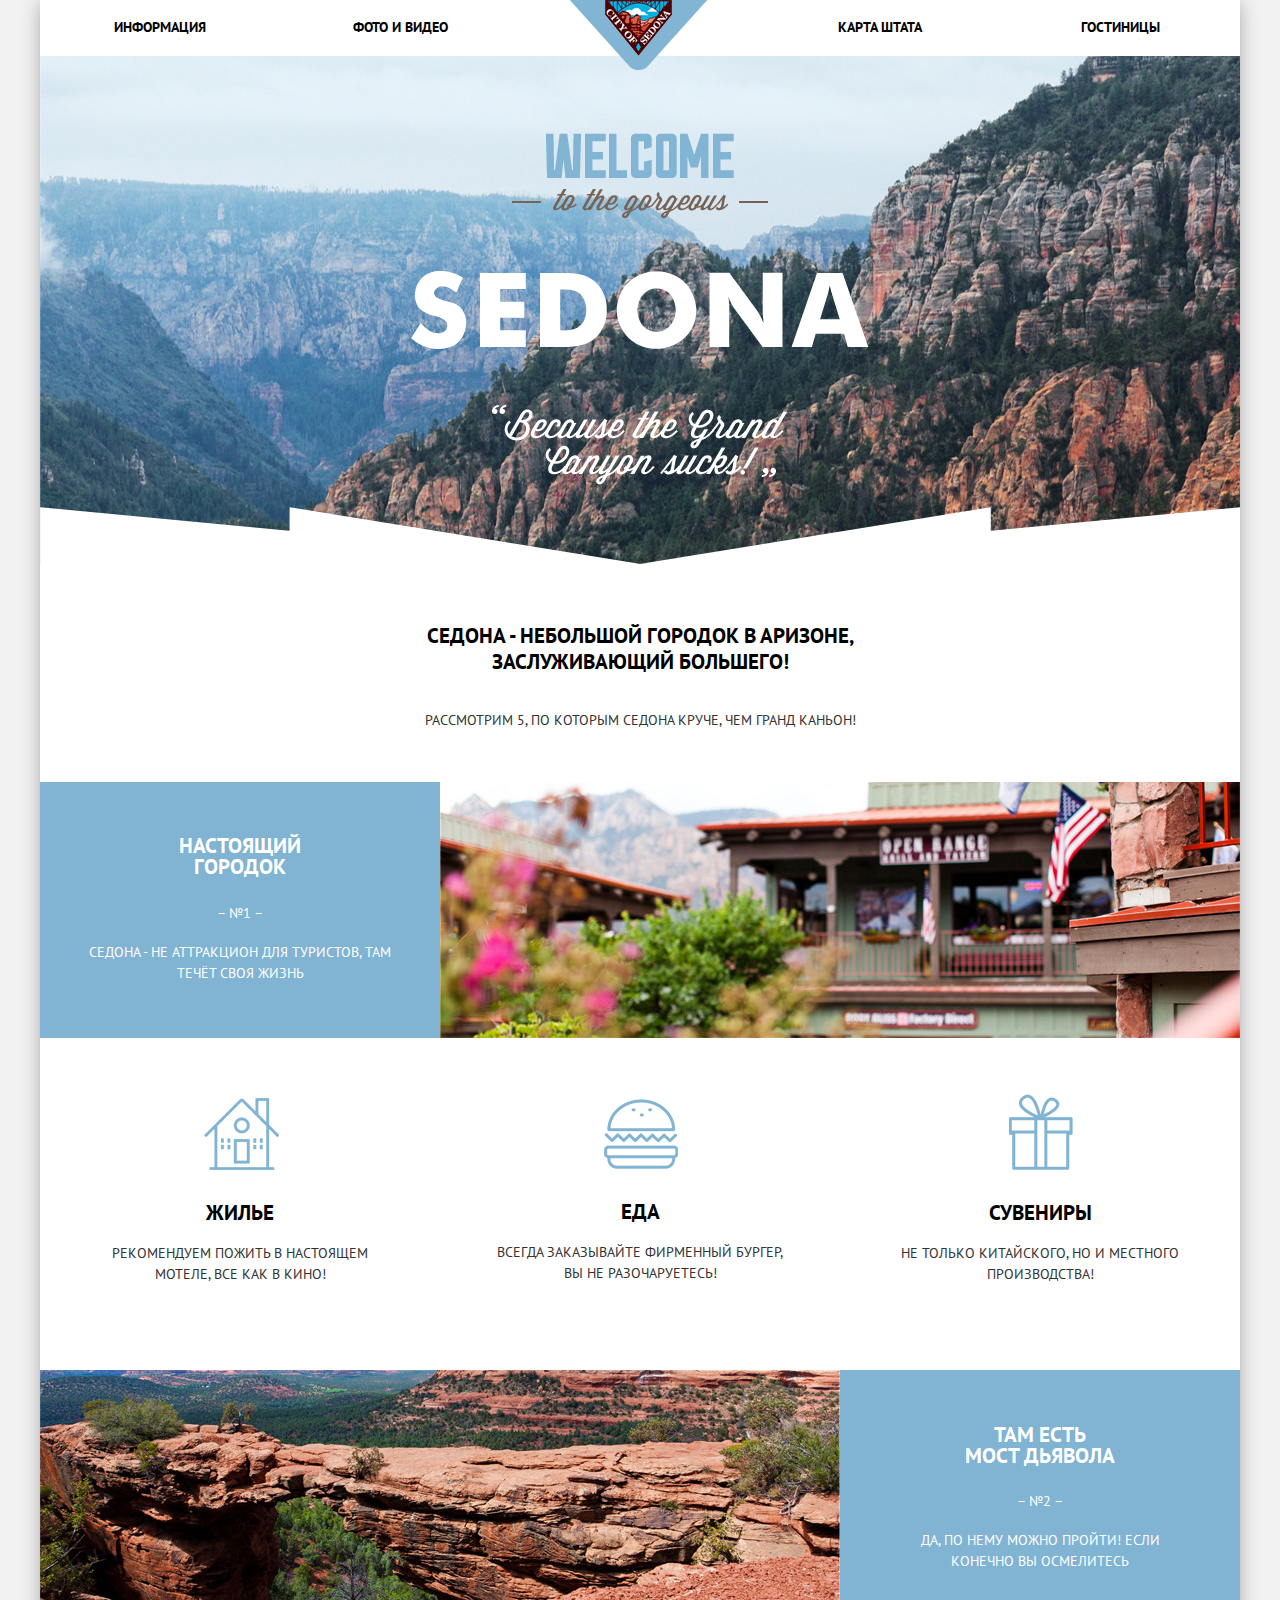
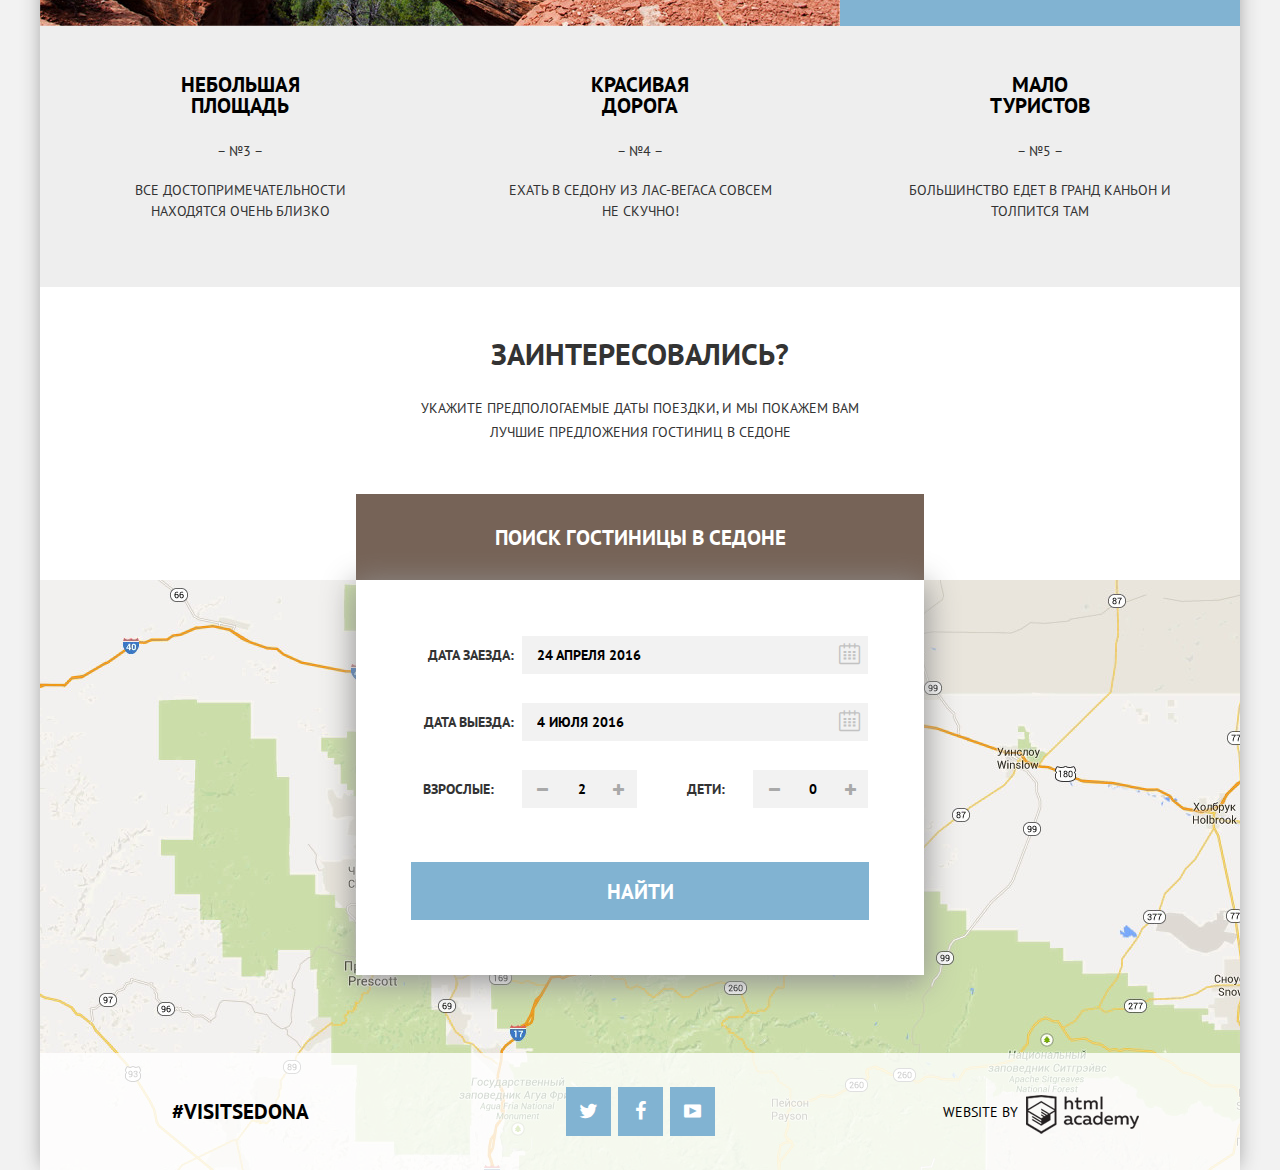
==== index.html @ ca91d27d "Правки" ====
<!DOCTYPE html>
<html lang="ru">

<head>
  <meta charset="utf-8">
  <title>HTML Academy: Седона</title>
  <link rel="stylesheet" href="css/normalize.css">
  <link rel="stylesheet" href="css/style.css">
  <link rel="stylesheet" href="https://fonts.googleapis.com/css?family=PT+Sans:400,700&subset=cyrillic">
</head>

<body>
  <div class="container">
    <header>
      <nav class="navigation">
        <ul>
          <li class="nav_stat">
            <a href="#">Информация</a>
          </li>
          <li class="nav_stat">
            <a href="#">Фото и видео</a>
          </li>
          <li class="nav_stat">
            <a href="#">Карта штата</a>
          </li>
          <li class="nav_stat">
            <a href="hotels.html">Гостиницы</a>
          </li>
        </ul>
      </nav>
      <div class="logo">
        <a>
          <img src="img/logo.png" width="138" height="70" alt="City of Sedona">
        </a>
      </div>
    </header>
    <section class="decor">
      <img src="img/greeting.png" width="458" height="352" alt="Welcome to the gorgeous Sedona">
      <img src="img/title_bottom.png" width="1200" height="57" alt="Декоративный элемент">
    </section>
    <section class="main_heading">
      <h2>Седона - Небольшой городок в Аризоне, заслуживающий большего!</h2>
      <p>Рассмотрим 5, по которым Седона круче, чем Гранд каньон!</p>
    </section>
    <section class="avantages lightblue">
      <div class="avantages_item">
        <h2>Настоящий городок</h2>
        <span>&ndash; №1 &ndash;</span>
        <p>Седона - не аттракцион для туристов, там течёт своя жизнь</p>
      </div>
      <div class="avantages_img">
        <img src="img/house_ind.jpg" width="800" height="256" alt="Дома в Седоне">
      </div>
    </section>
    <section class="features">
      <div class="features_item">
        <h2>Жилье</h2>
        <p>Рекомендуем пожить в настоящем мотеле, все как в кино!</p>
      </div>
      <div class="features_item">
        <h2>Еда</h2>
        <p>Всегда заказывайте фирменный бургер, вы не разочаруетесь!</p>
      </div>
      <div class="features_item">
        <h2>Сувениры</h2>
        <p>Не только китайского, но и местного производства!</p>
      </div>
    </section>
    <section class="avantages lightblue">
      <div class="avantages_img">
        <img src="img/bridge.jpg" width="800" height="256" alt="Мост дьявола">
      </div>
      <div class="avantages_item">
        <h2>Там есть<br> Мост дьявола</h2>
        <span>&ndash; №2 &ndash;</span>
        <p>Да, по нему можно пройти! Если конечно вы осмелитесь</p>
      </div>
    </section>
    <section class="avantages lightgray">
      <div class="avantages_item">
        <h2>Небольшая площадь</h2>
        <span>&ndash; №3 &ndash;</span>
        <p>Все достопримечательности
          <br> находятся очень близко</p>
      </div>
      <div class="avantages_item">
        <h2>Красивая дорога</h2>
        <span>&ndash; №4 &ndash;</span>
        <p>Ехать в Седону из Лас-Вегаса совсем
          <br> не скучно!</p>
      </div>
      <div class="avantages_item">
        <h2>Мало туристов</h2>
        <span>&ndash; №5 &ndash;</span>
        <p>Большинство едет в Гранд каньон и толпится там</p>
      </div>
    </section>
    <section class="search_for_hotels">
      <h3>Заинтересовались?</h3>
      <p>Укажите предпологаемые даты поездки, и мы покажем Вам лучшие предложения гостиниц в седоне</p>
      <a href="#" class="link_for_form">Поиск гостиницы в Седоне</a>
    </section>
    <section class="map">
      <form action="#" method="post">
        <div class="long">
          <label>Дата заезда:
            <input type="text" name="arrival_date" class="arrival_date" value="24 апреля 2016">
          </label>
          <span class="calendar"></span>
        </div>
        <div class="long">
          <label>Дата выезда:
            <input type="text" name="date_of_departure" class="date_of_departure" value="4 июля 2016">
          </label>
          <span class="calendar"></span>
        </div>
        <div class="short1">
          <label>Взрослые:
            <input type="text" class="short" name="adults" value="2">
          </label>
          <button type="button" class="icon-minus"></button>
          <button type="button" class="icon-plus"></button>
        </div>
        <div class="short2">
          <label>Дети:
            <input type="text" class="short" name="children" value="0">
          </label>
          <button type="button" class="icon-minus"></button>
          <button type="button" class="icon-plus"></button>
        </div>
        <button type="submit" class=btn_find>Найти</button>
      </form>
    </section>
    <footer class="footer_index">
      <div class="footer_block">
        <a href="#">#VisitSedona</a>
      </div>
      <div class="footer_block social">
        <a href="#" class="icon-twitter"></a>
        <a href="#" class="icon-facebook"></a>
        <a href="#" class="icon-youtube"></a>
      </div>
      <div class="footer_block">
        <a href="#" class="website_by">Website by</a>
      </div>
    </footer>
  </div>


</body>
</html>
---- css/style.css ----
* {
  box-sizing: border-box;
}
body {
  width: 100%;
  font-size: 14px;
  line-height: 26px;
  font-weight: 400;
  font-family: "PT Sans", "Arial", sans-serif;
  text-transform: uppercase;
  color: #333333;
  background-color: #f2f2f2;
}
@font-face {
  font-weight: normal;
  font-style: normal;
  font-family: "symbols-sedona";
  src: url("../fonts/symbols-sedona.woff") format("woff"), url("../fonts/symbols-sedona.woff2") format("woff2");
}
[class^="icon-"]::before, [class*=" icon-"]::before {
  display: inline-block;
  width: 1em;
  margin-right: 0.2em;
  margin-left: 0.2em;
  font-weight: normal;
  line-height: 1em;
  font-family: "symbols-sedona";
  text-align: center;
  text-transform: none;
  text-decoration: inherit;
  font-style: normal;
  font-variant: normal;
  speak: none;
}
.icon-facebook::before {
  content: "\66";
}

/* "f" */

.icon-twitter::before {
  content: "\74";
}

/* "t" */

.icon-up-dir::before {
  content: "\25b2";
}

/* "▲" */

.icon-down-dir::before {
  content: "\25bc";
}

/* "▼" */

.icon-star::before {
  content: "\2605";
}

/* "★" */

.icon-check-off::before {
  content: "\2610";
}

/* "☐" */

.icon-check-on::before {
  content: "\2611";
}

/* "☑" */

.icon-calendar::before {
  content: "\e800";
}

/* "" */

.icon-plus::before {
  content: "\e801";
}

/* "" */

.icon-minus::before {
  content: "\e802";
}

/* "" */

.icon-youtube::before {
  content: "\f39e";
}

/* "" */

h1 {
  font-size: 21px;
  line-height: 26px;
  color: #000000;
  font-weight: 700;
  font-family: "PT Sans", "Arial", sans-serif;
  text-transform: uppercase;
}
h2 {
  font-size: 21px;
  line-height: 26px;
  color: #000000;
  font-weight: 700;
  font-family: "PT Sans", "Arial", sans-serif;
  text-transform: uppercase;
}
a {
  text-decoration: none;
  color: #000000;
}
img {
  max-width: 100%;
  height: auto;
}
.decor {
  flex-direction: column;
  background-color: #83b8d3;
  background-image: url(../img/background_photo.jpg);
  background-position: 50% 21%;
}
.decor img:first-child {
  margin: 77px auto 22px auto;
}
.container {
  position: relative;
  width: 1200px;
  margin: 0 auto;
  box-shadow: 0 0 20px -3px #939393;
}
header {
  width: 1200px;
  display: flex;
  padding-bottom: 2px;
  background: #ffffff;
}
nav {
  width: 1200px;
  display: flex;
}
section {
  width: 1200px;
  display: flex;
}
article {
  width: 1200px;
  display: flex;
}
footer {
  width: 1200px;
  display: flex;
  padding-top: 41px;
  padding-bottom: 40px;
}
form {
  display: flex;
}
input {
  display: flex;
  flex-direction: column;
  text-transform: uppercase;
}
label {
  display: flex;
}
ul {
  display: flex;
  justify-content: center;
  padding-left: 0;
}
.sprite {
  background-image: url("../img/sprite.png");
  background-repeat: no-repeat;
  display: block;
}
.footer_index {
  position: absolute;
  bottom: 0;
  left: 0;
  background: rgba(255, 255, 255, 0.8);
}
.footer_hotels {
  background: #fefefe;
}
.footer_block {
  display: flex;
  justify-content: center;
  align-items: center;
  text-transform: uppercase;
  width: 400px;
  margin-top: -7px;
  margin-bottom: -6px;
}
.footer_block:first-child {
  font-size: 21px;
  line-height: 26px;
  font-weight: 700;
}
.footer_block:last-child {
  margin-top: 14px;
  font-size: 14px;
  line-height: 14px;
}
.social a:hover {
  background-color: #669ec0;
}
.social a:active {
  background-color: #5496bd;
  color: #88b6d1;
}
.icon-twitter {
  font-size: 20px;
  background-color: #81b3d2;
  margin-right: 7px;
  border: 1px solid #81b3d2;
  padding: 10px 7px 11px 8px;
  color: #ffffff;
}
.icon-facebook {
  font-size: 20px;
  background-color: #81b3d2;
  margin-right: 7px;
  border: 1px solid #81b3d2;
  padding: 10px 7px 11px 8px;
  color: #ffffff;
}
.icon-youtube {
  font-size: 20px;
  background-color: #81b3d2;
  border: 1px solid #81b3d2;
  padding: 10px 7px 11px 8px;
  color: #ffffff;
}
.footer_block .website_by::before {
  content: "";
  display: block;
  position: absolute;
  width: 113px;
  height: 39px;
  margin-left: 83px;
  top: -10px;
  background-image: url("../img/sprite.png");
  background-position: -10px -288px;
}
.footer_block .website_by:hover::before {
  background-position: -10px -347px;
}
.footer_block .website_by:active::before {
  background-position: -10px -406px;
}
.website_by {
  position: relative;
  right: 60px;
  margin-top: -20px;
}
.navigation li {
  display: flex;
  width: 240px;
  justify-content: center;
  text-transform: uppercase;
  font-size: 14px;
  line-height: 26px;
  font-weight: 700;
}
.navigation li:nth-child(2) {
  margin-right: 240px;
}
.navigation li:nth-child(6) {
  margin-right: 240px;
}
.navigation li:nth-child(10) {
  margin-right: 240px;
}
.nav_stat a:hover {
  color: #89b8d5;
}
.nav_stat a:active {
  color: #b2b2b2;
}
.nav_active a {
  color: #766357;
}
.nav_active a:hover {
  color: #604e43;
}
.nav_active a:active {
  color: #d6d0cc;
}
.logo {
  position: absolute;
  left: 530px;
  top: 0;
}
.main_heading {
  display: flex;
  flex-direction: column;
  text-align: center;
  margin-left: auto;
  margin-right: auto;
  background: #ffffff;
}
.main_heading h2 {
  padding: 42px 330px 0;
}
.main_heading p {
  padding-bottom: 35px;
  text-transform: uppercase;
  font-size: 14px;
  line-height: 26px;
  color: #333333;
}
.lightblue {
  background-color: #81b3d2;
  color: #ffffff;
}
.lightblue h2 {
  background-color: #81b3d2;
  color: #ffffff;
}
.lightgray {
  background-color: #eeeeee;
  color: #333333;
}
.avantages_item {
  display: flex;
  flex-direction: column;
  justify-content: center;
  text-align: center;
  margin: 0 auto;
  width: 400px;
  text-transform: uppercase;
}
.avantages_item h2 {
  padding: 0 123px 5px;
  font-size: 21px;
  line-height: 21px;
}
.avantages_item p {
  padding: 2px 49px 4px;
  font-size: 14px;
  line-height: 21px;
}
.avantages_img {
  display: flex;
  width: 800px;
  height: 256px;
  margin-right: auto;
}
.features {
  display: flex;
  background: #ffffff;
}
.features_item {
  text-align: center;
  text-transform: uppercase;
  width: 400px;
  margin: 0 auto;
  color: #333333;
}
.features_item:first-child h2::before {
  content: "";
  display: block;
  margin: 60px 0 30px 164px;
  width: 75px;
  height: 72px;
  background-image: url("../img/sprite.png");
  background-position: -10px -196px;
}
.features_item:nth-child(2) h2::before {
  content: "";
  display: block;
  margin: 61px 0 30px 164px;
  width: 74px;
  height: 70px;
  background-image: url("../img/sprite.png");
  background-position: -10px -106px;
}
.features_item:last-child h2::before {
  content: "";
  display: block;
  margin: 56px 0 30px 169px;
  width: 64px;
  height: 76px;
  background-image: url("../img/sprite.png");
  background-position: -10px -10px;
}
.features_item p {
  padding: 0 50px 71px;
  font-size: 14px;
  line-height: 21px;
}
.lightgray .avantages_item {
  padding: 30px 0 47px;
}
.search_for_hotels {
  display: flex;
  flex-direction: column;
  text-align: center;
  background: #ffffff;
  z-index: 100;
}
.search_for_hotels h3 {
  text-transform: uppercase;
  font-size: 30px;
  line-height: 24px;
  padding-top: 25px;
}
.search_for_hotels p {
  text-transform: uppercase;
  font-size: 14px;
  line-height: 24px;
  color: #333333;
  margin-top: 0px;
  padding: 0 370px 36px 370px;
}
.search_for_hotels a {
  text-transform: uppercase;
  font-size: 21px;
  line-height: 26px;
  font-weight: 700;
  color: #ffffff;
  border: 1px solid #766357;
  background: #766357;
  margin: 0 316px 0 316px;
  padding-top: 30px;
  padding-bottom: 28px;
}
.map {
  position: relative;
  background-image: url("../img/map.jpg");
  padding-bottom: 590px;
}
.map form {
  position: absolute;
  top: 0;
  left: 316px;
  display: flex;
  flex-direction: column;
  align-items: flex-end;
  border: 1px solid #ffffff;
  width: 568px;
  padding: 55px;
  background: #ffffff;
  box-shadow: 0 6px 30px 2px #939393;
  z-index: 10;
}
.map label {
  text-transform: uppercase;
  font-size: 14px;
  line-height: 38px;
  font-weight: 700;
}
.map input {
  width: 346px;
  min-width: 50%;
  margin-left: 8px;
  height: 38px;
  padding-left: 15px;
  padding-right: 40px;
  line-height: 26px;
  font-weight: 700;
  background: #f2f2f2;
  border: #f2f2f2;
}
input[type="text"]:focus {
  outline: 3px solid #f2f2f2;
  background: #ffffff;
}
.map .btn_find {
  align-self: center;
  border: none;
  text-transform: uppercase;
  font-size: 21px;
  font-weight: 700;
  color: #ffffff;
  background: #81b3d2;
  width: 458px;
  padding: 17px 0 15px 0;
  margin: 26px 0 -1px 0;
}
.btn_find:hover {
  background: #669ec0;
}
.btn_find:active {
  background: #5496bd;
  color: #88b6d1;
}
.long {
  position: relative;
  z-index: 10;
  margin-bottom: 29px;
}
.calendar::before {
  content: "\e800";
  right: 8px;
  top: 5px;
  display: block;
  position: absolute;
  font-family: "symbols-sedona";
  font-size: 21px;
  color: #c2c2c2;
  z-index: 30;
}
.calendar:hover::before {
  color: #000000;
}
.calendar:active::before {
  color: #81b3d2;
}
.short1 {
  position: relative;
  margin-right: 231px;
  z-index: 10;
}
.short2 {
  position: relative;
  margin-top: -66px;
  z-index: 10;
}
.map .short {
  padding-left: 56px;
  width: 115px;
  margin-left: 28px;
  z-index: 10;
}
.short1 .icon-minus {
  position:relative;
  left: 104px;
  bottom: 32px;
  background: none;
  border: none;
  outline: none;
  z-index: 30;
  color: #a9a9a9;
}
.short1 .icon-plus {
  position:relative;
  left: 144px;
  bottom: 32px;
  background: none;
  border: none;
  outline: none;
  z-index: 30;
  color: #a9a9a9;
}
.short2 .icon-minus {
  position:relative;
  left: 72px;
  bottom: 32px;
  background: none;
  border: none;
  outline: none;
  z-index: 30;
  color: #a9a9a9;
}
.short2 .icon-plus {
  position:relative;
  left: 112px;
  bottom: 32px;
  background: none;
  border: none;
  outline: none;
  z-index: 30;
  color: #a9a9a9;
}
.icon-minus:hover {
  color: #000000;
}
.icon-minus:active {
  color: #81b3d2;
}
.icon-plus:hover {
  color: #000000;
}
.icon-plus:active {
  color: #81b3d2;
}
.criteria {
  background-color: #4178a1;
  background-image: url("../img/hotel_filter_back.png");
  background-position: 50% 16%;
  padding-bottom: 30px;
}
.select_items {
  width: 264px;
}
.select_items:first-child {
  margin-left: 72px;
}
.select_items h2 {
  text-transform: uppercase;
  font-size: 16px;
  line-height: 21px;
  color: #ffffff;
  padding-top: 12px;
  padding-right: 2px;
}
input[type="checkbox"] {
  display: none;
}
input[type="checkbox"]+ label {
  display: block;
  margin: 27px 0 0 -4px;
  line-height: 20px;
  padding-left: 45px;
  position: relative;
  cursor: pointer;
}
input[type="checkbox"]+ label::before {
  content: "\2610";
  position: absolute;
  top: 0;
  left: 0;
  width: 26px;
  height: 22px;
  font-size: 26px;
  font-family: "symbols-sedona"
}
input[type="checkbox"]:checked+ label::before {
  content: "\2611";
}
input[type="checkbox"]:disabled + label::before {
  content: "\2610";
  color: #6a6a6a;
}
.select_items label {
  text-transform: uppercase;
  font-size: 14px;
  line-height: 21px;
  color: #ffffff;
}
.filter_range {
  margin-left: 200px;
  width: 325px;
  color: #ffffff;
  text-transform: uppercase;
}
.filter_range_title h2 {
  padding-top: 12px;
  font-size: 16px;
  line-height: 21px;
  color: #ffffff;
}
.price_controls {
  position: relative;
  display: flex;
  height: 35px;
  width: 317px;
  margin-bottom: 20px;
  margin-left: 10px;
  border: 2px solid #ffffff;
  border-radius: 2px;
}
.price_controls::after {
  content: "";
  position: absolute;
  top: 50%;
  left: 50%;
  transform: translate(-50%, -50%);
  width: 2px;
  height: 22px;
  background-color: #ffffff;
}
.price_controls label {
  display: flex;
  font-size: 14px;
  line-height: 30px;
  vertical-align: middle;
  cursor: pointer;
}
.price_controls .min_price {
  width: 90px;
  padding-left: 65px;
}
.price_controls .max_price {
  width: 90px;
  padding-left: 120px;
}

.price_controls input {
  width: 67px;
  height: 30px;
  margin-left: 5px;
  color: inherit;
  font: inherit;
  background: none;
  border: none;
  outline: none;
}
.price_controls input:focus {
  color: inherit;
  font: inherit;
  background: none;
  border: none;
  outline: none;
}
.range_controls {
  position: relative;
  margin-bottom: 32px;
}
.range_controls .scale {
  height: 2px;
  background: rgba(255, 255, 255, 0.3);
}
.range_controls .bar {
  width: 80%;
  height: 2px;
  background: #ffffff;
}
.range_toggle {
  position: absolute;
  top: -9px;
  width: 4px;
  height: 4px;
  background: #ababab;
  border: 8px solid #ffffff;
  border-radius: 50%;
  box-shadow: 0 2px 1px 0 rgba(0, 1, 1, 0.2);
  cursor: pointer;
}
.range_toggle:hover {
  background: #1c4f80;
}
.range_toggle_min {
  left: 0;
}
.range_toggle_max {
  left: 80%;
}
.btn_transparent {
  display: block;
  margin: 0 auto;
  padding: 6px 35px;
  font-size: 14px;
  line-height: 20px;
  color: #ffffff;
  text-transform: uppercase;
  background: transparent;
  border: 2px solid #ffffff;
  border-radius: 2px;
  outline: none;
  cursor: pointer;
}
.btn_transparent:hover {
  color: #000000;
  background: #ffffff;
}
.sorting {
  background: #fefefe;
  border-bottom: 1px solid #e5e5e5;
}
.searching_results {
  display: flex;
  align-items: center;
  width: 165px;
  margin: 30px 0 30px 72px;
  text-transform: uppercase;
  font-size: 21px;
  line-height: 26px;
}
.sort {
  display: flex;
  align-items: center;
  width: 781px;
  text-transform: uppercase;
  font-size: 12px;
  line-height: 18px;
}
.sort ul {
  margin: 0;
}
.sort li {
  display: flex;
  padding-left: 37px;
  padding-top: 3px;
}
.sort_active a {
  color: #81b3d2;
  padding-top: 1px;
}
.sort_stat a {
  color: #b2b2b2;
  border-bottom: 1px dotted #81b3d2;
  padding-top: 1px;
}
.sort_stat a:hover {
  color: #81b3d2;
  border-bottom: 1px dotted #81b3d2;
  padding-top: 1px;
}
.sort_stat a:active {
  color: #000000;
  border: none;
}
.scrolling {
  display: flex;
  justify-content: flex-end;
  width: 110px;
  margin-top: 18px;
  margin-right: 72px;
}
.scrolling li {
  display: flex;
  margin: 0;
}
.icon-up-dir {
  font-size: 23px;
  color: #cccccc;
  margin-right: -8px;
}
.icon-down-dir {
  font-size: 23px;
  color: #81b3d2;
  margin-right: -8px;
}
.icon-up-dir:hover {
  color: #000000;
}
.icon-up-dir:active {
  color: #81b3d2;
}
.hotel_block {
  background: #fefefe;
  border-bottom: 1px solid #e5e5e5;
}
.hotel_img {
  display: flex;
  align-items: center;
  width: 165px;
  height: 90px;
  margin: 30px 0 30px 72px;
}
.hotel_descript {
  display: flex;
  flex-wrap: wrap;
  width: 781px;
  padding-top: 10px;
  padding-bottom: 28px;
}
.hotel_descript h1 {
  width: 100%;
}
.hotel_name:hover {
  color: #81b3d2;
}
.hotel_name:active {
  color: #b2b2b2;
}
.distribution {
  display: flex;
  flex-direction: column;
  text-transform: uppercase;
  font-size: 14px;
  line-height: 21px;
}
.distribution span {
  color: #333333;
  padding-bottom: 8px;
}
.distribution a {
  font-weight: 700;
  color: #ffffff;
  padding: 2px 16px 2px 16px;
  margin-right: 6px;
}
.more a {
  border: 1px solid #81b3d2;
  background: #81b3d2;
}
.more a:hover {
  background: #669ec0;
}
.more a:active {
  background: #5496bd;
  color: #7aadcb;
}
.book a {
  border: 1px solid #766357;
  background: #766357;
}
.book a:hover {
  background: #604e43;
}
.book a:active {
  background: #503e33;
  color: #857871;
}
.rating {
  display: flex;
  flex-direction: column;
  width: 110px;
  margin-right: 72px;
}
.star_rating {
  display: flex;
  justify-content: flex-end;
}
.star_rating .icon-star {
  font-size: 17px;
  color: #81b3d2;
  padding-top: 25px;
  padding-bottom: 13px;
}
.points {
  text-transform: uppercase;
  font-size: 14px;
  line-height: 21px;
  color: #666666;
  border: 1px solid #f2f2f2;
  background: #f2f2f2;
  padding: 2px 7px 2px 7px;
  margin-top: 30px;
  text-align: center;
}
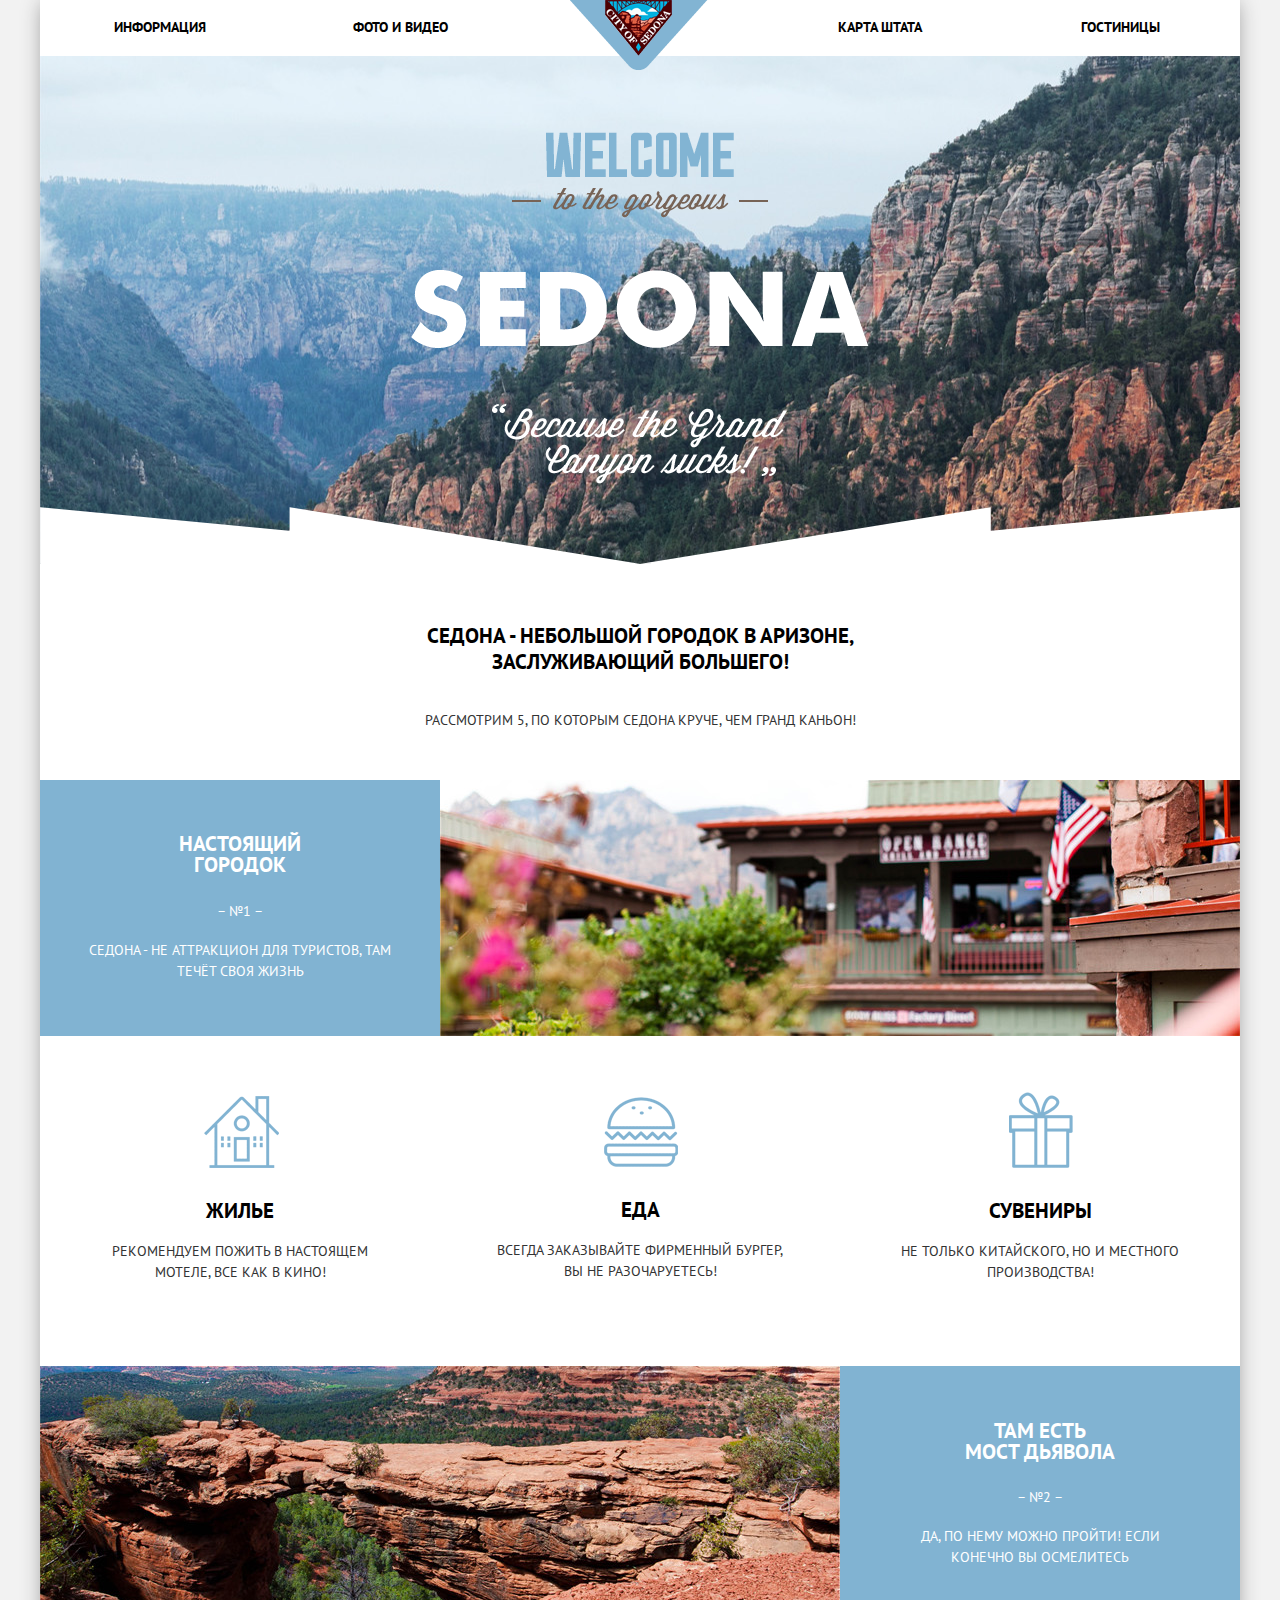
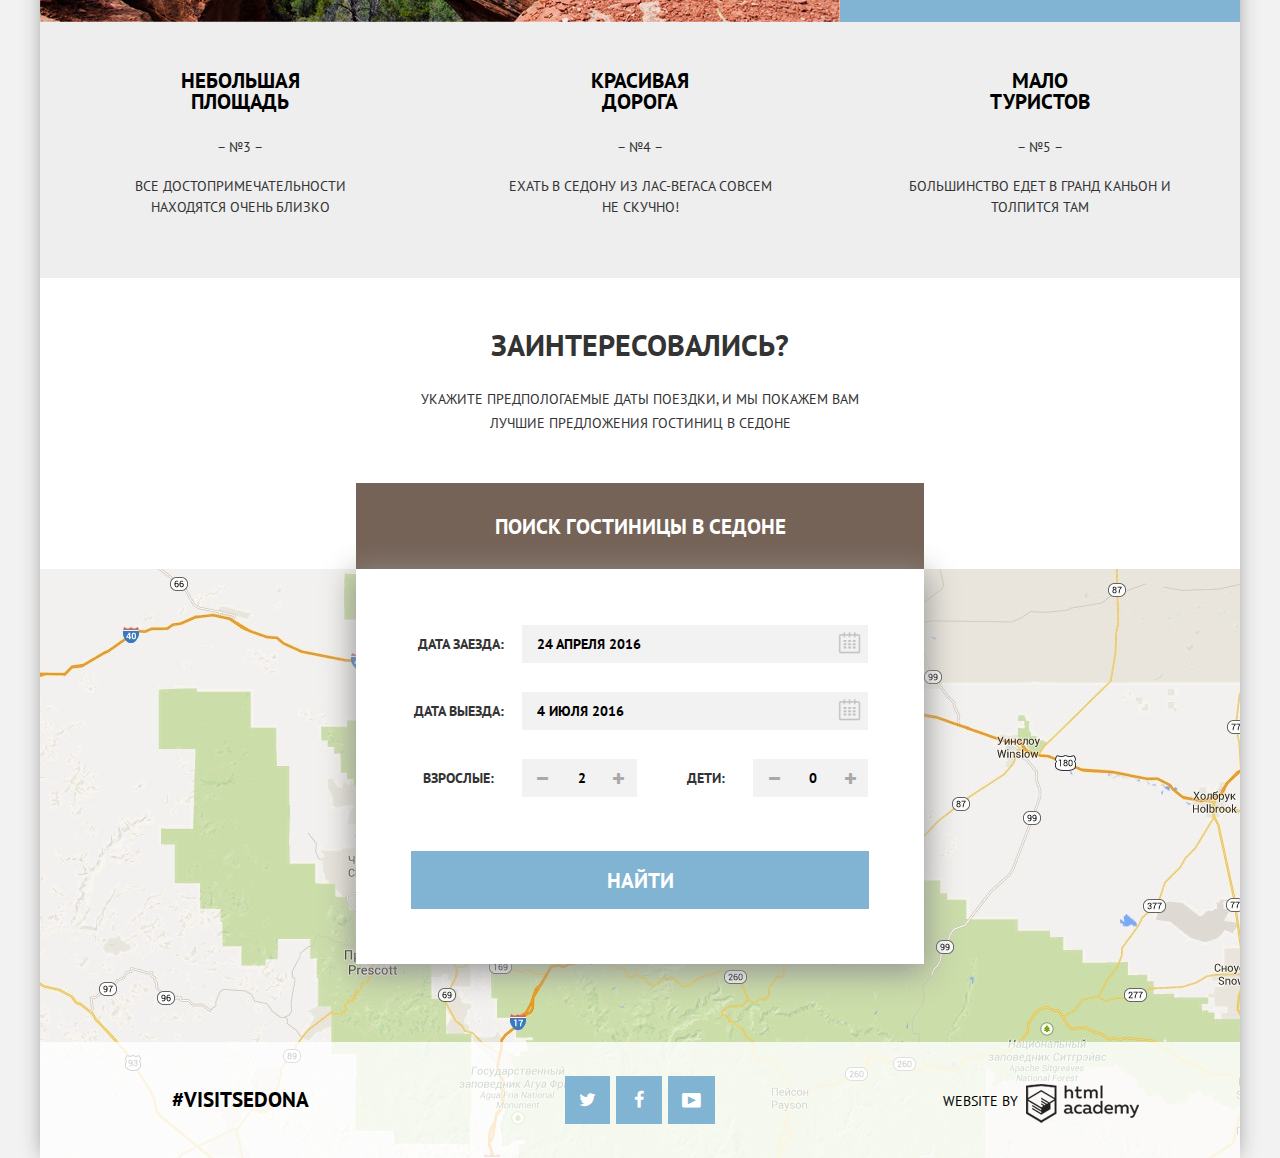
==== commit f74393c4: "Проверка работоспособности формы" ====
--- a/index.html
+++ b/index.html
@@ -135,7 +135,7 @@
       <div class="footer_block">
         <a href="#">#VisitSedona</a>
       </div>
-      <div class="footer_block social">
+      <div class="footer_block">
         <a href="#" class="icon-twitter"></a>
         <a href="#" class="icon-facebook"></a>
         <a href="#" class="icon-youtube"></a>
--- a/css/style.css
+++ b/css/style.css
@@ -129,7 +129,7 @@
   background-position: 50% 21%;
 }
 .decor img:first-child {
-  margin: 77px auto 22px auto;
+  margin: 76px auto 23px auto;
 }
 .container {
   position: relative;
@@ -210,34 +210,34 @@
   font-size: 14px;
   line-height: 14px;
 }
-.social a:hover {
+.footer_block:nth-child(2) a:hover {
   background-color: #669ec0;
 }
-.social a:active {
+.footer_block:nth-child(2) a:active {
   background-color: #5496bd;
   color: #88b6d1;
 }
 .icon-twitter {
-  font-size: 20px;
+  font-size: 18px;
   background-color: #81b3d2;
-  margin-right: 7px;
+  margin-right: 6px;
   border: 1px solid #81b3d2;
-  padding: 10px 7px 11px 8px;
+  padding: 10px 9px 10px 9px;
   color: #ffffff;
 }
 .icon-facebook {
-  font-size: 20px;
+  font-size: 18px;
   background-color: #81b3d2;
-  margin-right: 7px;
+  margin-right: 6px;
   border: 1px solid #81b3d2;
-  padding: 10px 7px 11px 8px;
+  padding: 10px 10px 10px 9px;
   color: #ffffff;
 }
 .icon-youtube {
-  font-size: 20px;
+  font-size: 22px;
   background-color: #81b3d2;
   border: 1px solid #81b3d2;
-  padding: 10px 7px 11px 8px;
+  padding: 10px 7px 10px 7px;
   color: #ffffff;
 }
 .footer_block .website_by::before {
@@ -312,7 +312,7 @@
   padding: 42px 330px 0;
 }
 .main_heading p {
-  padding-bottom: 35px;
+  padding-bottom: 33px;
   text-transform: uppercase;
   font-size: 14px;
   line-height: 26px;
@@ -394,12 +394,12 @@
   background-position: -10px -10px;
 }
 .features_item p {
-  padding: 0 50px 71px;
+  padding: 0 50px 69px;
   font-size: 14px;
   line-height: 21px;
 }
 .lightgray .avantages_item {
-  padding: 30px 0 47px;
+  padding: 30px 0 42px;
 }
 .search_for_hotels {
   display: flex;
@@ -420,7 +420,7 @@
   line-height: 24px;
   color: #333333;
   margin-top: 0px;
-  padding: 0 370px 36px 370px;
+  padding: 0 370px 34px 370px;
 }
 .search_for_hotels a {
   text-transform: uppercase;
@@ -437,7 +437,7 @@
 .map {
   position: relative;
   background-image: url("../img/map.jpg");
-  padding-bottom: 590px;
+  padding-bottom: 589px;
 }
 .map form {
   position: absolute;
@@ -462,7 +462,7 @@
 .map input {
   width: 346px;
   min-width: 50%;
-  margin-left: 8px;
+  margin-left: 18px;
   height: 38px;
   padding-left: 15px;
   padding-right: 40px;
@@ -471,7 +471,7 @@
   background: #f2f2f2;
   border: #f2f2f2;
 }
-input[type="text"]:focus {
+.map input[type="text"]:focus {
   outline: 3px solid #f2f2f2;
   background: #ffffff;
 }
@@ -588,10 +588,10 @@
   background-color: #4178a1;
   background-image: url("../img/hotel_filter_back.png");
   background-position: 50% 16%;
-  padding-bottom: 30px;
+  padding-bottom: 32px;
 }
 .select_items {
-  width: 264px;
+  width: 256px;
 }
 .select_items:first-child {
   margin-left: 72px;
@@ -609,9 +609,9 @@
 }
 input[type="checkbox"]+ label {
   display: block;
-  margin: 27px 0 0 -4px;
+  margin: 26px 0 0 0;
   line-height: 20px;
-  padding-left: 45px;
+  padding-left: 40px;
   position: relative;
   cursor: pointer;
 }
@@ -639,7 +639,7 @@
   color: #ffffff;
 }
 .filter_range {
-  margin-left: 200px;
+  margin-left: 217px;
   width: 325px;
   color: #ffffff;
   text-transform: uppercase;
@@ -674,16 +674,18 @@
   display: flex;
   font-size: 14px;
   line-height: 30px;
+  padding-left: 50px;
+  padding-right: 1px;
   vertical-align: middle;
   cursor: pointer;
 }
-.price_controls .min_price {
+.price_controls #min_value {
+  width: 70px;
+  padding-left: 10px;
+}
+.price_controls #max_value {
   width: 90px;
-  padding-left: 65px;
-}
-.price_controls .max_price {
-  width: 90px;
-  padding-left: 120px;
+  padding-left: 10px;
 }
 
 .price_controls input {
@@ -815,12 +817,12 @@
 .icon-up-dir {
   font-size: 23px;
   color: #cccccc;
-  margin-right: -8px;
+  margin-right: -10px;
 }
 .icon-down-dir {
   font-size: 23px;
   color: #81b3d2;
-  margin-right: -8px;
+  margin-right: -10px;
 }
 .icon-up-dir:hover {
   color: #000000;
@@ -848,6 +850,7 @@
 }
 .hotel_descript h1 {
   width: 100%;
+  margin-bottom: 4px;
 }
 .hotel_name:hover {
   color: #81b3d2;
@@ -862,9 +865,9 @@
   font-size: 14px;
   line-height: 21px;
 }
-.distribution span {
+.hotel_descript span {
   color: #333333;
-  padding-bottom: 8px;
+  margin-bottom: 15px;
 }
 .distribution a {
   font-weight: 700;
@@ -903,6 +906,7 @@
 .star_rating {
   display: flex;
   justify-content: flex-end;
+  margin-right: -3px;
 }
 .star_rating .icon-star {
   font-size: 17px;
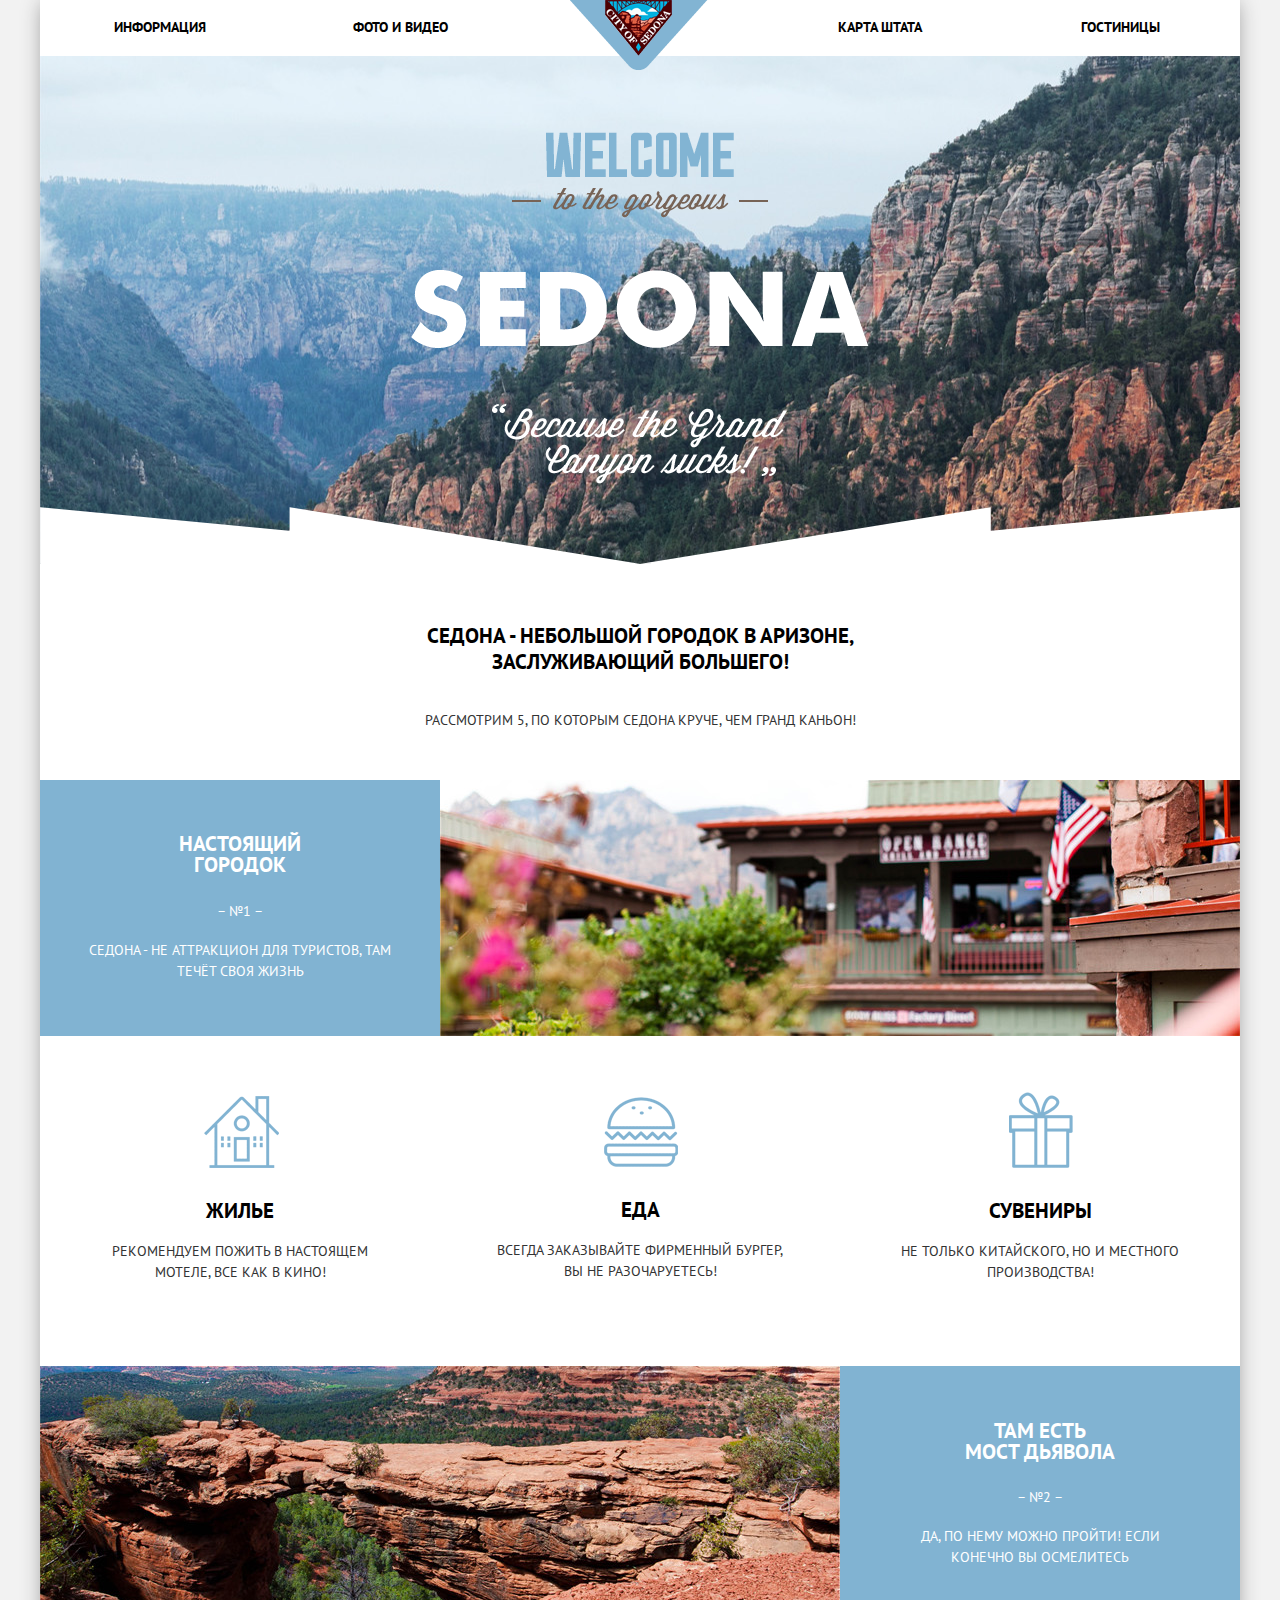
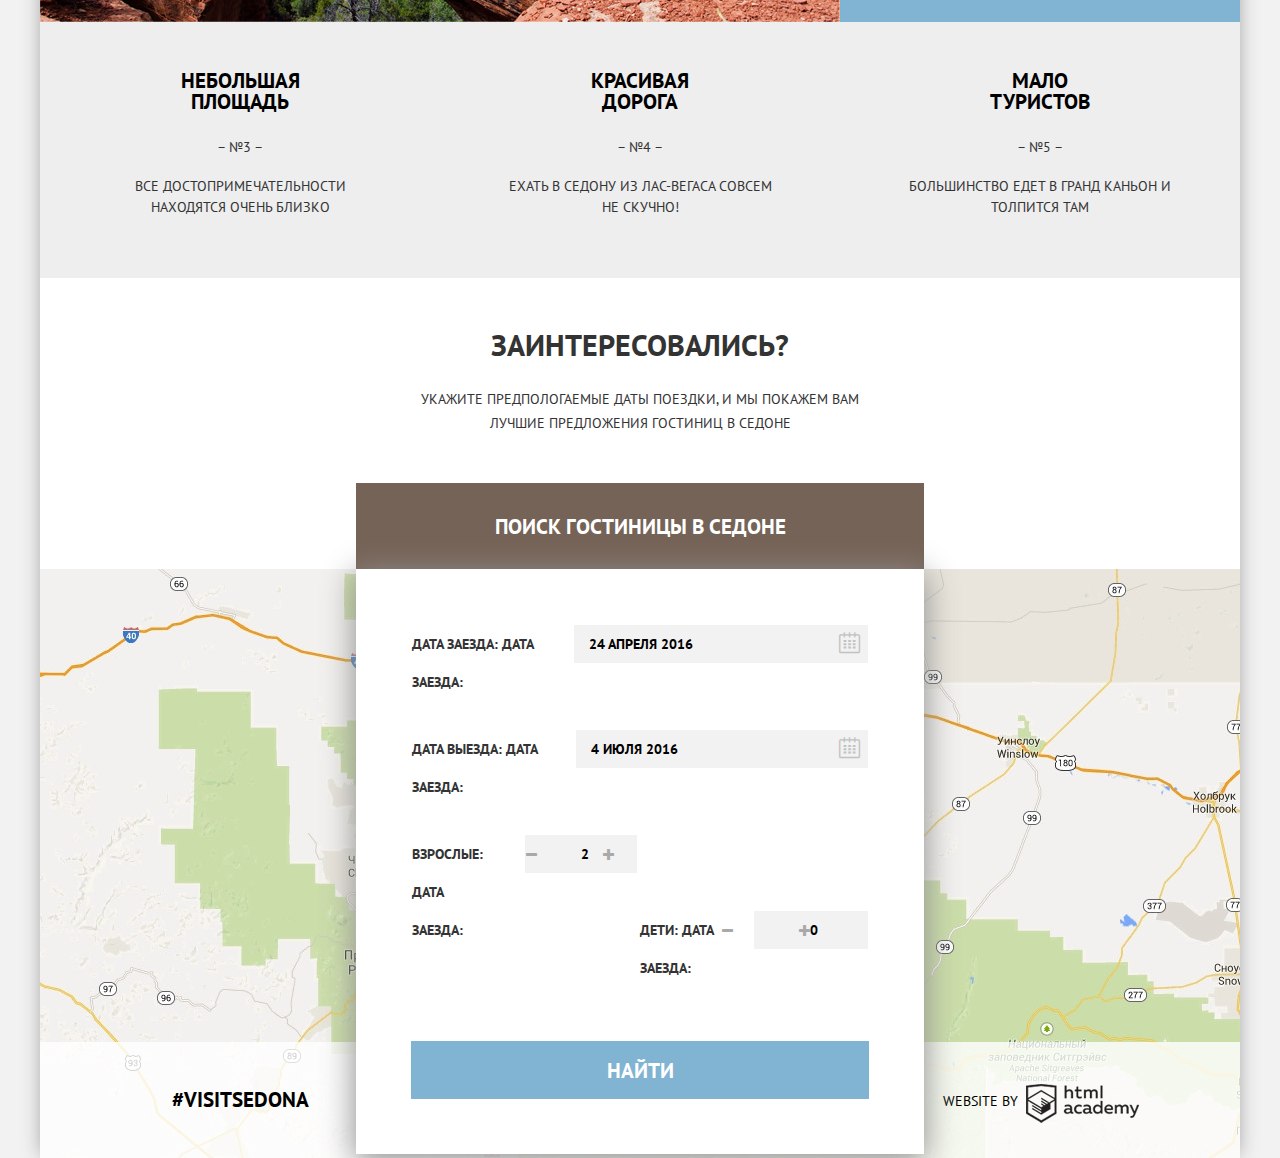
==== commit 224d0926: "проблема переполнения" ====
--- a/index.html
+++ b/index.html
@@ -103,26 +103,26 @@
     <section class="map">
       <form action="#" method="post">
         <div class="long">
-          <label>Дата заезда:
+          <label>Дата заезда: Дата заезда:
             <input type="text" name="arrival_date" class="arrival_date" value="24 апреля 2016">
           </label>
           <span class="calendar"></span>
         </div>
         <div class="long">
-          <label>Дата выезда:
+          <label>Дата выезда: Дата заезда:
             <input type="text" name="date_of_departure" class="date_of_departure" value="4 июля 2016">
           </label>
           <span class="calendar"></span>
         </div>
         <div class="short1">
-          <label>Взрослые:
+          <label>Взрослые: Дата заезда:
             <input type="text" class="short" name="adults" value="2">
           </label>
           <button type="button" class="icon-minus"></button>
           <button type="button" class="icon-plus"></button>
         </div>
         <div class="short2">
-          <label>Дети:
+          <label>Дети: Дата заезда:
             <input type="text" class="short" name="children" value="0">
           </label>
           <button type="button" class="icon-minus"></button>
@@ -145,7 +145,11 @@
       </div>
     </footer>
   </div>
-
-
+<script>
+var link_search = document.querySelector(".link_for_form");
+link_search.addEventListener("click", function(){
+  console.log("Произошёл клик по ссылке Поиск отелей")
+});
+</script>
 </body>
 </html>
--- a/css/style.css
+++ b/css/style.css
@@ -485,7 +485,7 @@
   background: #81b3d2;
   width: 458px;
   padding: 17px 0 15px 0;
-  margin: 26px 0 -1px 0;
+  margin: 54px 0 -1px 0;
 }
 .btn_find:hover {
   background: #669ec0;
@@ -520,11 +520,15 @@
   position: relative;
   margin-right: 231px;
   z-index: 10;
+  flex-wrap: nowrap;
+  max-width: 50%;
 }
 .short2 {
   position: relative;
-  margin-top: -66px;
+  margin-top: -38px;
   z-index: 10;
+  flex-wrap: nowrap;
+  max-width: 50%;
 }
 .map .short {
   padding-left: 56px;
@@ -532,20 +536,20 @@
   margin-left: 28px;
   z-index: 10;
 }
-.short1 .icon-minus {
-  position:relative;
+.icon-minus {
+  position: absolute;
   left: 104px;
-  bottom: 32px;
+  top: 6px;
   background: none;
   border: none;
   outline: none;
   z-index: 30;
   color: #a9a9a9;
 }
-.short1 .icon-plus {
-  position:relative;
-  left: 144px;
-  bottom: 32px;
+.icon-plus {
+  position: absolute;
+  left: 181px;
+  top: 6px;
   background: none;
   border: none;
   outline: none;
@@ -553,9 +557,9 @@
   color: #a9a9a9;
 }
 .short2 .icon-minus {
-  position:relative;
+  position: absolute;
   left: 72px;
-  bottom: 32px;
+  top: 6px;
   background: none;
   border: none;
   outline: none;
@@ -563,9 +567,9 @@
   color: #a9a9a9;
 }
 .short2 .icon-plus {
-  position:relative;
-  left: 112px;
-  bottom: 32px;
+  position: absolute;
+  left: 149px;
+  top: 6px;
   background: none;
   border: none;
   outline: none;
@@ -646,6 +650,7 @@
 }
 .filter_range_title h2 {
   padding-top: 12px;
+  margin-bottom: 13px;
   font-size: 16px;
   line-height: 21px;
   color: #ffffff;
@@ -674,20 +679,18 @@
   display: flex;
   font-size: 14px;
   line-height: 30px;
-  padding-left: 50px;
-  padding-right: 1px;
+  padding-left: 63px;
   vertical-align: middle;
   cursor: pointer;
 }
 .price_controls #min_value {
+  width: 64px;
+  padding-left: 1px;
+}
+.price_controls #max_value {
   width: 70px;
   padding-left: 10px;
 }
-.price_controls #max_value {
-  width: 90px;
-  padding-left: 10px;
-}
-
 .price_controls input {
   width: 67px;
   height: 30px;
@@ -708,9 +711,11 @@
 .range_controls {
   position: relative;
   margin-bottom: 32px;
+  margin-left: 12px
 }
 .range_controls .scale {
   height: 2px;
+  width: 100%;
   background: rgba(255, 255, 255, 0.3);
 }
 .range_controls .bar {
@@ -721,19 +726,20 @@
 .range_toggle {
   position: absolute;
   top: -9px;
-  width: 4px;
-  height: 4px;
+  width: 5px;
+  height: 5px;
   background: #ababab;
   border: 8px solid #ffffff;
   border-radius: 50%;
   box-shadow: 0 2px 1px 0 rgba(0, 1, 1, 0.2);
   cursor: pointer;
+  box-sizing: content-box;
 }
 .range_toggle:hover {
   background: #1c4f80;
 }
 .range_toggle_min {
-  left: 0;
+  left: -2px;
 }
 .range_toggle_max {
   left: 80%;
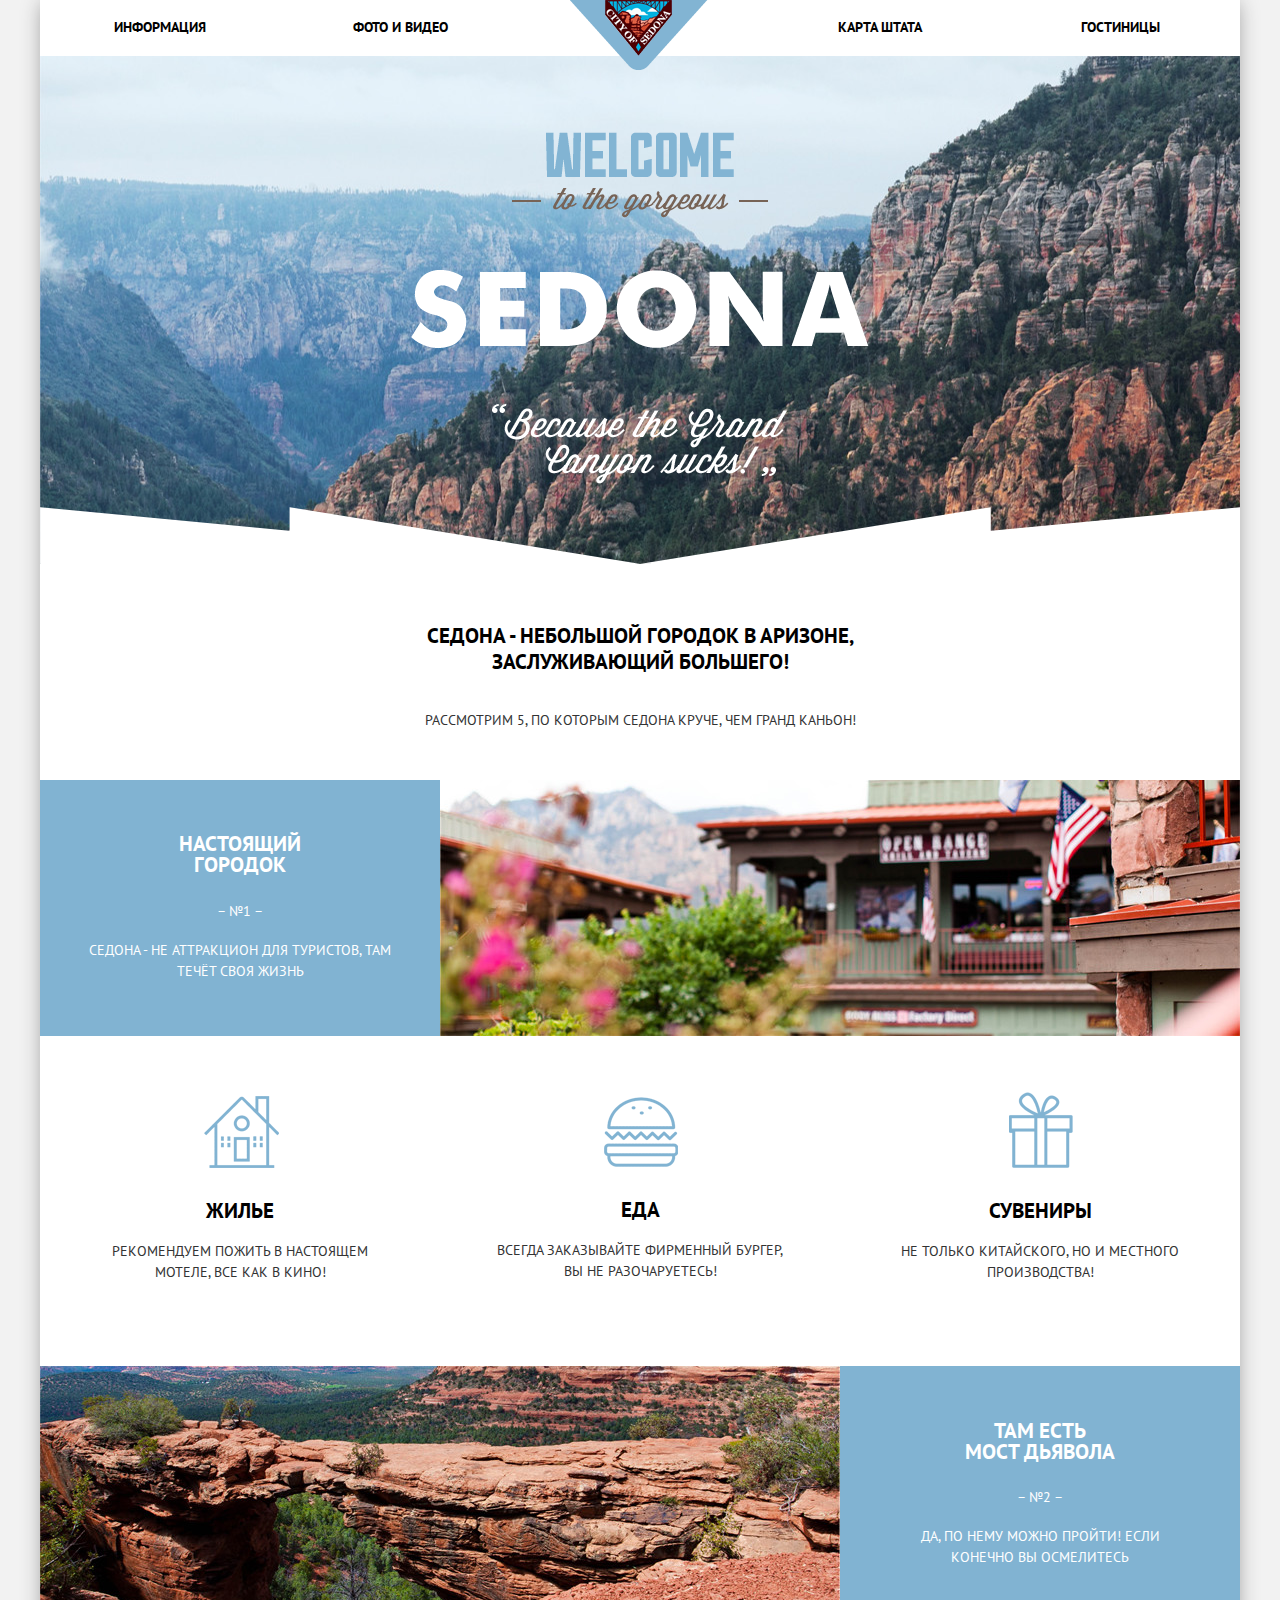
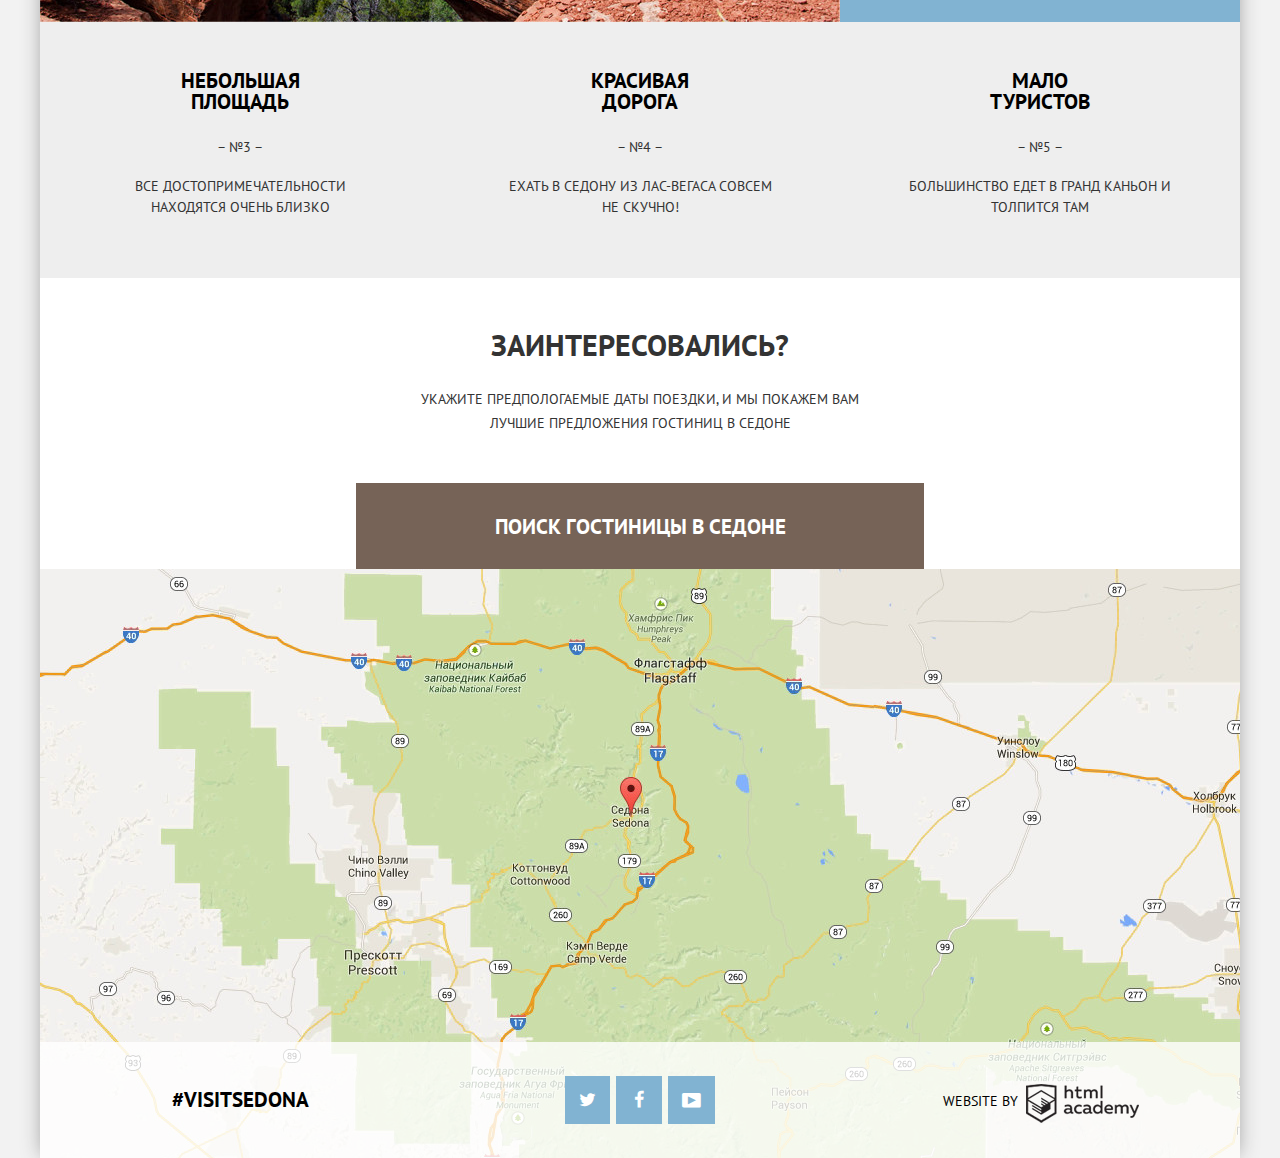
==== commit ce6f5f35: "Тест модального окна" ====
--- a/index.html
+++ b/index.html
@@ -101,35 +101,39 @@
       <a href="#" class="link_for_form">Поиск гостиницы в Седоне</a>
     </section>
     <section class="map">
+      <div class="form_hidden">
       <form action="#" method="post">
         <div class="long">
-          <label>Дата заезда: Дата заезда:
+          <label>Дата заезда:
             <input type="text" name="arrival_date" class="arrival_date" value="24 апреля 2016">
           </label>
           <span class="calendar"></span>
         </div>
         <div class="long">
-          <label>Дата выезда: Дата заезда:
+          <label>Дата выезда:
             <input type="text" name="date_of_departure" class="date_of_departure" value="4 июля 2016">
           </label>
           <span class="calendar"></span>
         </div>
+        <div class="short_block">
         <div class="short1">
-          <label>Взрослые: Дата заезда:
+          <label>Взрослые:
             <input type="text" class="short" name="adults" value="2">
           </label>
           <button type="button" class="icon-minus"></button>
           <button type="button" class="icon-plus"></button>
         </div>
         <div class="short2">
-          <label>Дети: Дата заезда:
+          <label>Дети:
             <input type="text" class="short" name="children" value="0">
           </label>
           <button type="button" class="icon-minus"></button>
           <button type="button" class="icon-plus"></button>
         </div>
+      </div>
         <button type="submit" class=btn_find>Найти</button>
       </form>
+    </div>
     </section>
     <footer class="footer_index">
       <div class="footer_block">
@@ -147,8 +151,11 @@
   </div>
 <script>
 var link_search = document.querySelector(".link_for_form");
-link_search.addEventListener("click", function(){
-  console.log("Произошёл клик по ссылке Поиск отелей")
+link_search.addEventListener("click", function(event){
+  event.preventDefault();
+  console.log("Произошёл клик по ссылке Поиск отелей");
+  var form = document.querySelector(".form_hidden");
+  form.classList.add("form_hidden_show");
 });
 </script>
 </body>
--- a/css/style.css
+++ b/css/style.css
@@ -439,6 +439,12 @@
   background-image: url("../img/map.jpg");
   padding-bottom: 589px;
 }
+.form_hidden {
+  display: none;
+}
+.form_hidden_show {
+  display: flex;
+}
 .map form {
   position: absolute;
   top: 0;
@@ -516,29 +522,35 @@
 .calendar:active::before {
   color: #81b3d2;
 }
+.short_block {
+  position: relative;
+  display: flex;
+  justify-content: flex-end;
+  width: 568px;
+}
 .short1 {
+
+margin-right: 49px;
+width: 217px;
+z-index: 10;
+flex-wrap: nowrap;
+}
+.short2 {
+
+width: 181px;
+z-index: 10;
+flex-wrap: nowrap;
+}
+.map .short {
   position: relative;
-  margin-right: 231px;
-  z-index: 10;
-  flex-wrap: nowrap;
-  max-width: 50%;
-}
-.short2 {
-  position: relative;
-  margin-top: -38px;
-  z-index: 10;
-  flex-wrap: nowrap;
-  max-width: 50%;
-}
-.map .short {
   padding-left: 56px;
   width: 115px;
   margin-left: 28px;
   z-index: 10;
 }
-.icon-minus {
-  position: absolute;
-  left: 104px;
+.short1 .icon-minus {
+  position: absolute;
+  left: 226px;
   top: 6px;
   background: none;
   border: none;
@@ -548,7 +560,7 @@
 }
 .icon-plus {
   position: absolute;
-  left: 181px;
+  left: 302px;
   top: 6px;
   background: none;
   border: none;
@@ -558,7 +570,7 @@
 }
 .short2 .icon-minus {
   position: absolute;
-  left: 72px;
+  left: 459px;
   top: 6px;
   background: none;
   border: none;
@@ -568,7 +580,7 @@
 }
 .short2 .icon-plus {
   position: absolute;
-  left: 149px;
+  left: 535px;
   top: 6px;
   background: none;
   border: none;
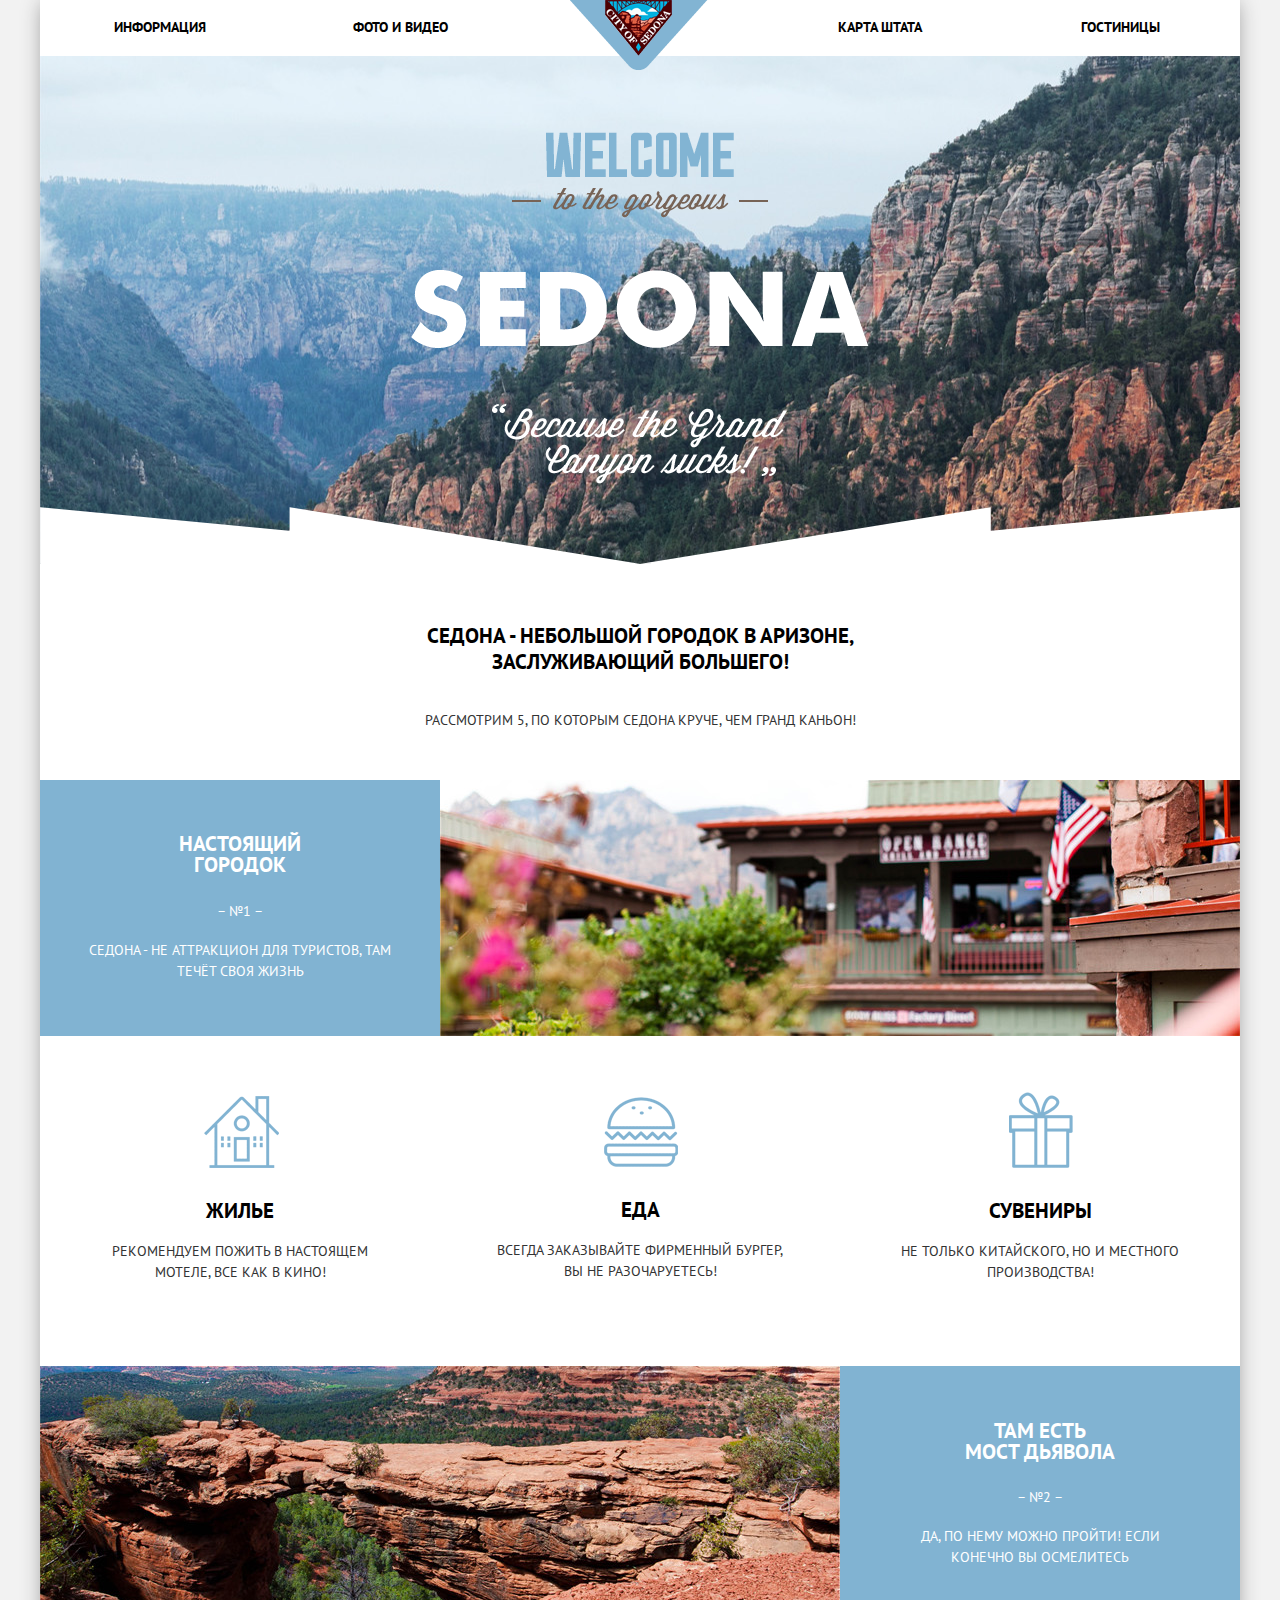
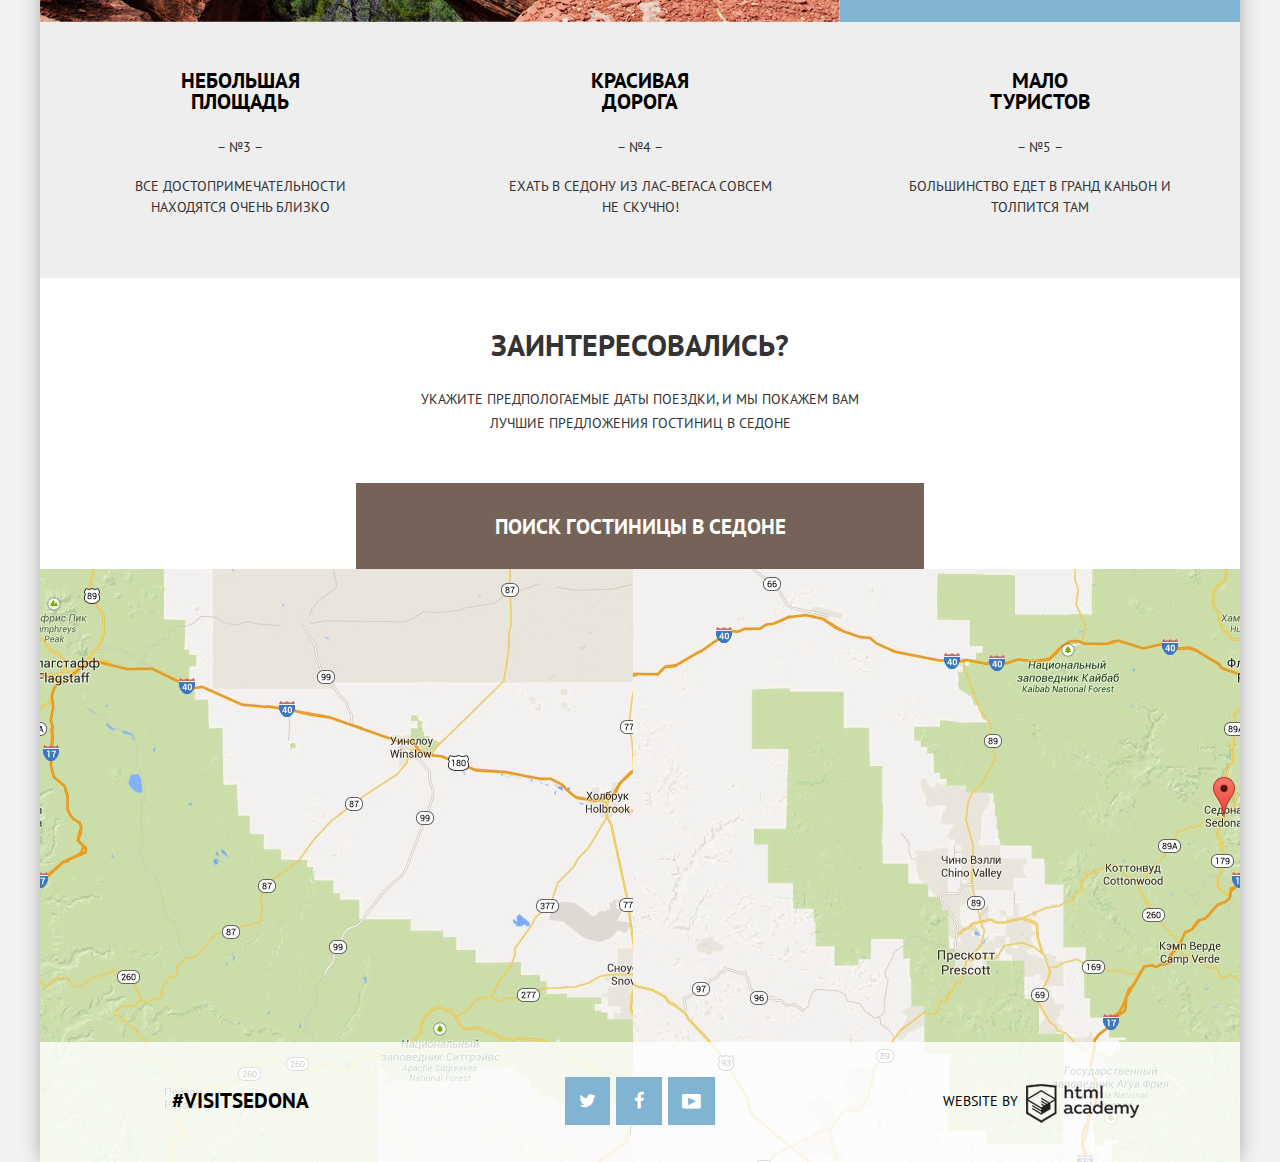
==== commit c3f086a6: "интерактивная карта и js" ====
--- a/index.html
+++ b/index.html
@@ -102,38 +102,40 @@
     </section>
     <section class="map">
       <div class="form_hidden">
-      <form action="#" method="post">
-        <div class="long">
-          <label>Дата заезда:
-            <input type="text" name="arrival_date" class="arrival_date" value="24 апреля 2016">
-          </label>
-          <span class="calendar"></span>
-        </div>
-        <div class="long">
-          <label>Дата выезда:
-            <input type="text" name="date_of_departure" class="date_of_departure" value="4 июля 2016">
-          </label>
-          <span class="calendar"></span>
-        </div>
-        <div class="short_block">
-        <div class="short1">
-          <label>Взрослые:
-            <input type="text" class="short" name="adults" value="2">
-          </label>
-          <button type="button" class="icon-minus"></button>
-          <button type="button" class="icon-plus"></button>
-        </div>
-        <div class="short2">
-          <label>Дети:
-            <input type="text" class="short" name="children" value="0">
-          </label>
-          <button type="button" class="icon-minus"></button>
-          <button type="button" class="icon-plus"></button>
-        </div>
+        <form action="#" method="post">
+          <div class="long">
+            <label>Дата заезда:
+              <input type="text" name="arrival_date" class="arrival_date" value="24 апреля 2016">
+            </label>
+            <button type="button" class="icon-calendar"></button>
+          </div>
+          <div class="long">
+            <label>Дата выезда:
+              <input type="text" name="date_of_departure" class="date_of_departure" value="4 июля 2016">
+            </label>
+            <button type="button" class="icon-calendar"></button>
+          </div>
+          <div class="short_block">
+            <div class="short1">
+              <label>Взрослые:
+                <input type="text" class="short" name="adults" value="2">
+              </label>
+              <button type="button" class="icon-minus"></button>
+              <button type="button" class="icon-plus"></button>
+            </div>
+            <div class="short2">
+              <label>Дети:
+                <input type="text" class="short" name="children" value="0">
+              </label>
+              <button type="button" class="icon-minus"></button>
+              <button type="button" class="icon-plus"></button>
+            </div>
+          </div>
+          <button type="submit" class=btn_find>Найти</button>
+        </form>
       </div>
-        <button type="submit" class=btn_find>Найти</button>
-      </form>
-    </div>
+      <iframe src="https://www.google.com/maps/embed?pb=!1m18!1m12!1m3!1d124591.647373541!2d-111.85887551714437!3d34.85570150632947!2m3!1f0!2f0!3f0!3m2!1i1024!2i768!4f13.1!3m3!1m2!1s0x872da132f942b00d%3A0x5548c523fa6c8efd!2z0KHQtdC00L7QvdCwLCDQkNGA0LjQt9C-0L3QsCA4NjMzNiwg0KHQqNCQ!5e0!3m2!1sru!2sru!4v1472445442034"
+          width="1200" height="593" style="border:0" allowfullscreen></iframe>
     </section>
     <footer class="footer_index">
       <div class="footer_block">
@@ -149,14 +151,23 @@
       </div>
     </footer>
   </div>
-<script>
-var link_search = document.querySelector(".link_for_form");
-link_search.addEventListener("click", function(event){
-  event.preventDefault();
-  console.log("Произошёл клик по ссылке Поиск отелей");
-  var form = document.querySelector(".form_hidden");
-  form.classList.add("form_hidden_show");
-});
-</script>
+  <script>
+    var link_search = document.querySelector(".link_for_form");
+    var form = document.querySelector(".form_hidden");
+
+    link_search.addEventListener("click", function(event) {
+      event.preventDefault();
+      console.log("Произошёл клик по ссылке Поиск отелей");
+      form.classList.add("form_hidden_show");
+    });
+    window.addEventListener("keydown", function(event) {
+      if (event.keyCode === 27) {
+        if (form.classList.contains("form_hidden_show")) {
+          form.classList.remove("form_hidden_show");
+        }
+      }
+    });
+  </script>
 </body>
+
 </html>
--- a/css/style.css
+++ b/css/style.css
@@ -197,8 +197,8 @@
   align-items: center;
   text-transform: uppercase;
   width: 400px;
-  margin-top: -7px;
-  margin-bottom: -6px;
+  margin-top: -6px;
+  margin-bottom: -3px;
 }
 .footer_block:first-child {
   font-size: 21px;
@@ -437,13 +437,28 @@
 .map {
   position: relative;
   background-image: url("../img/map.jpg");
-  padding-bottom: 589px;
+  background-position: 593px 100%;
 }
 .form_hidden {
   display: none;
 }
+@keyframes open_form {
+  0% {
+    transform: translateY(-2500px);
+  }
+  70% {
+    transform: translateY(30px);
+  }
+  90% {
+    transform: translateY(-10px);
+  }
+  100% {
+    transform: translateY(0);
+  }
+}
 .form_hidden_show {
   display: flex;
+  animation: open_form 1.0s;
 }
 .map form {
   position: absolute;
@@ -505,21 +520,22 @@
   z-index: 10;
   margin-bottom: 29px;
 }
-.calendar::before {
-  content: "\e800";
-  right: 8px;
+.icon-calendar {
+  right: -2px;
   top: 5px;
-  display: block;
   position: absolute;
   font-family: "symbols-sedona";
   font-size: 21px;
   color: #c2c2c2;
   z-index: 30;
-}
-.calendar:hover::before {
+  background: none;
+  outline: none;
+  border: none;
+}
+.icon-calendar:hover {
   color: #000000;
 }
-.calendar:active::before {
+.icon-calendar:active {
   color: #81b3d2;
 }
 .short_block {
@@ -529,17 +545,15 @@
   width: 568px;
 }
 .short1 {
-
-margin-right: 49px;
-width: 217px;
-z-index: 10;
-flex-wrap: nowrap;
+  margin-right: 49px;
+  width: 217px;
+  z-index: 10;
+  flex-wrap: nowrap;
 }
 .short2 {
-
-width: 181px;
-z-index: 10;
-flex-wrap: nowrap;
+  width: 181px;
+  z-index: 10;
+  flex-wrap: nowrap;
 }
 .map .short {
   position: relative;
@@ -604,7 +618,7 @@
   background-color: #4178a1;
   background-image: url("../img/hotel_filter_back.png");
   background-position: 50% 16%;
-  padding-bottom: 32px;
+  padding-bottom: 33px;
 }
 .select_items {
   width: 256px;
@@ -644,7 +658,7 @@
 input[type="checkbox"]:checked+ label::before {
   content: "\2611";
 }
-input[type="checkbox"]:disabled + label::before {
+input[type="checkbox"]:disabled+ label::before {
   content: "\2610";
   color: #6a6a6a;
 }
@@ -699,10 +713,12 @@
   width: 64px;
   padding-left: 1px;
 }
+/* стилизация по id применена согласно разрешённого исключения для нестандарнтной формы */
 .price_controls #max_value {
   width: 70px;
   padding-left: 10px;
 }
+/* стилизация по id применена согласно разрешённого исключения для нестандарнтной формы */
 .price_controls input {
   width: 67px;
   height: 30px;
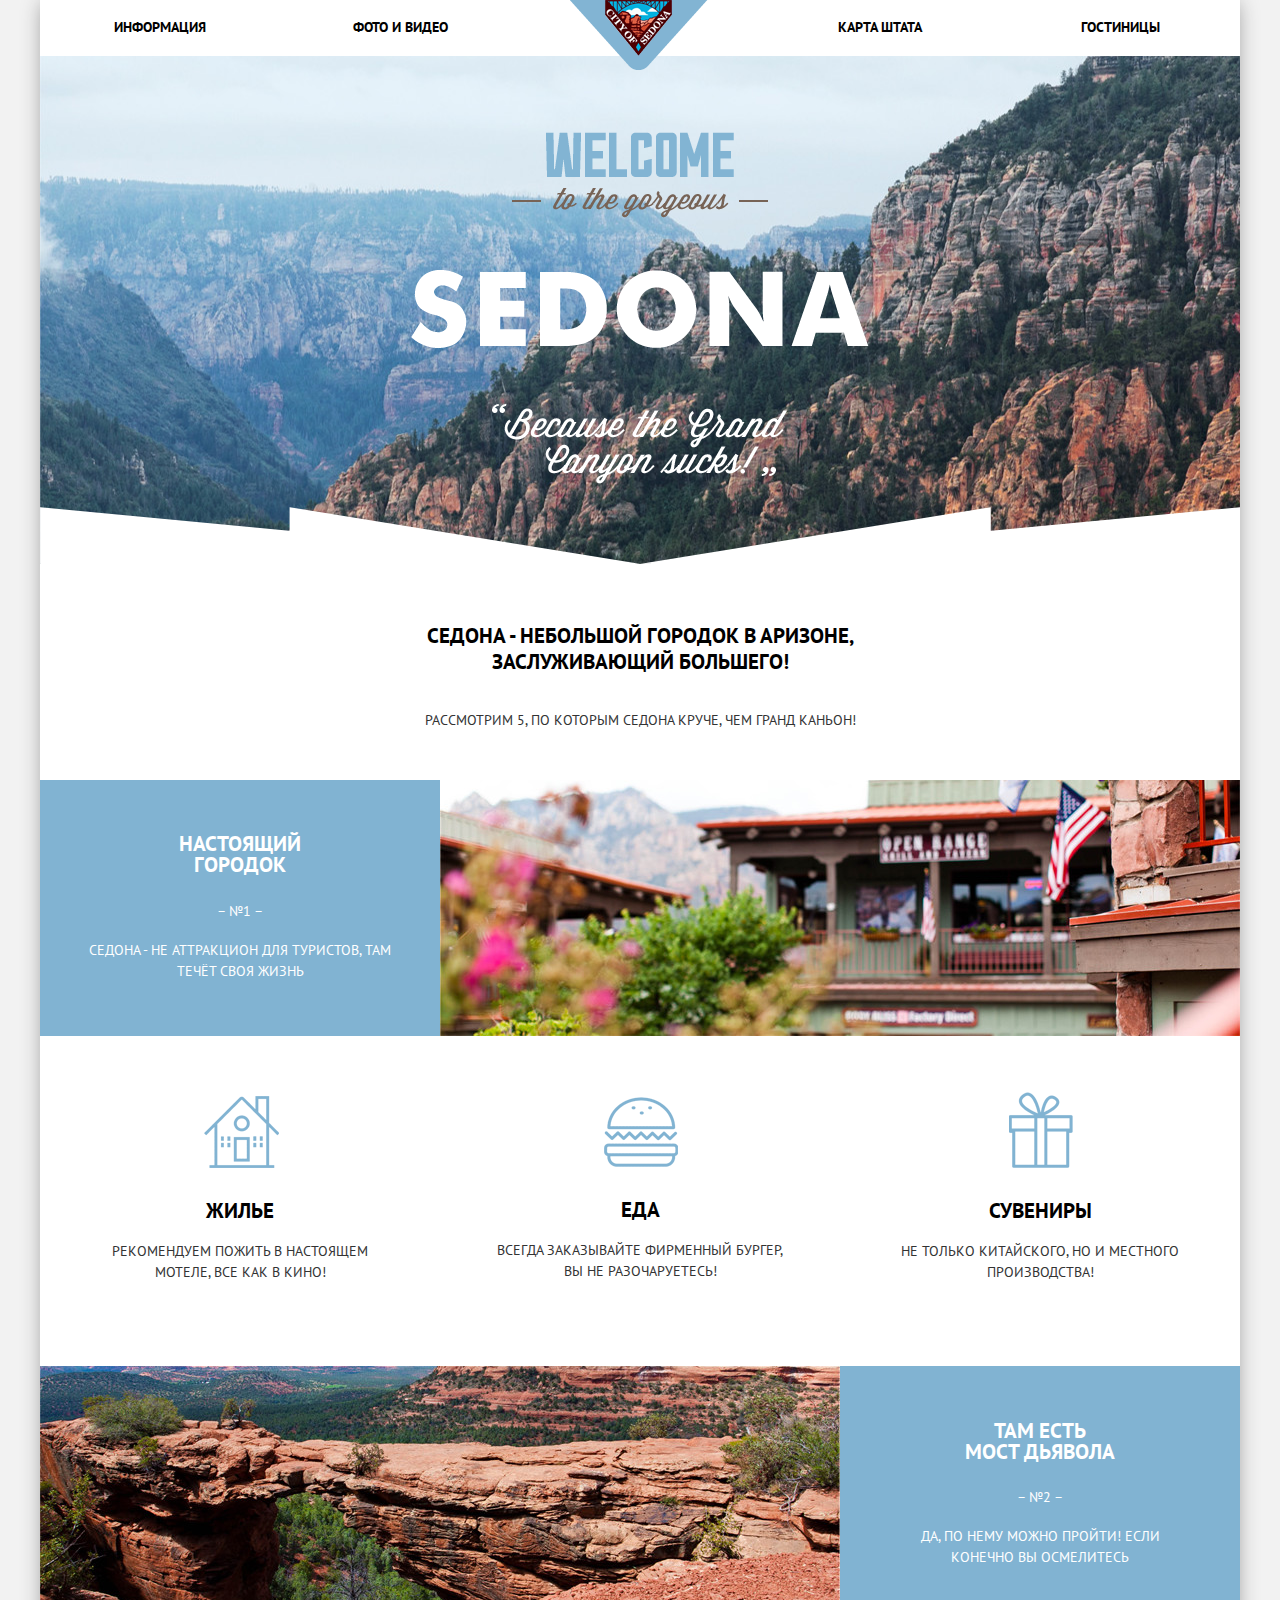
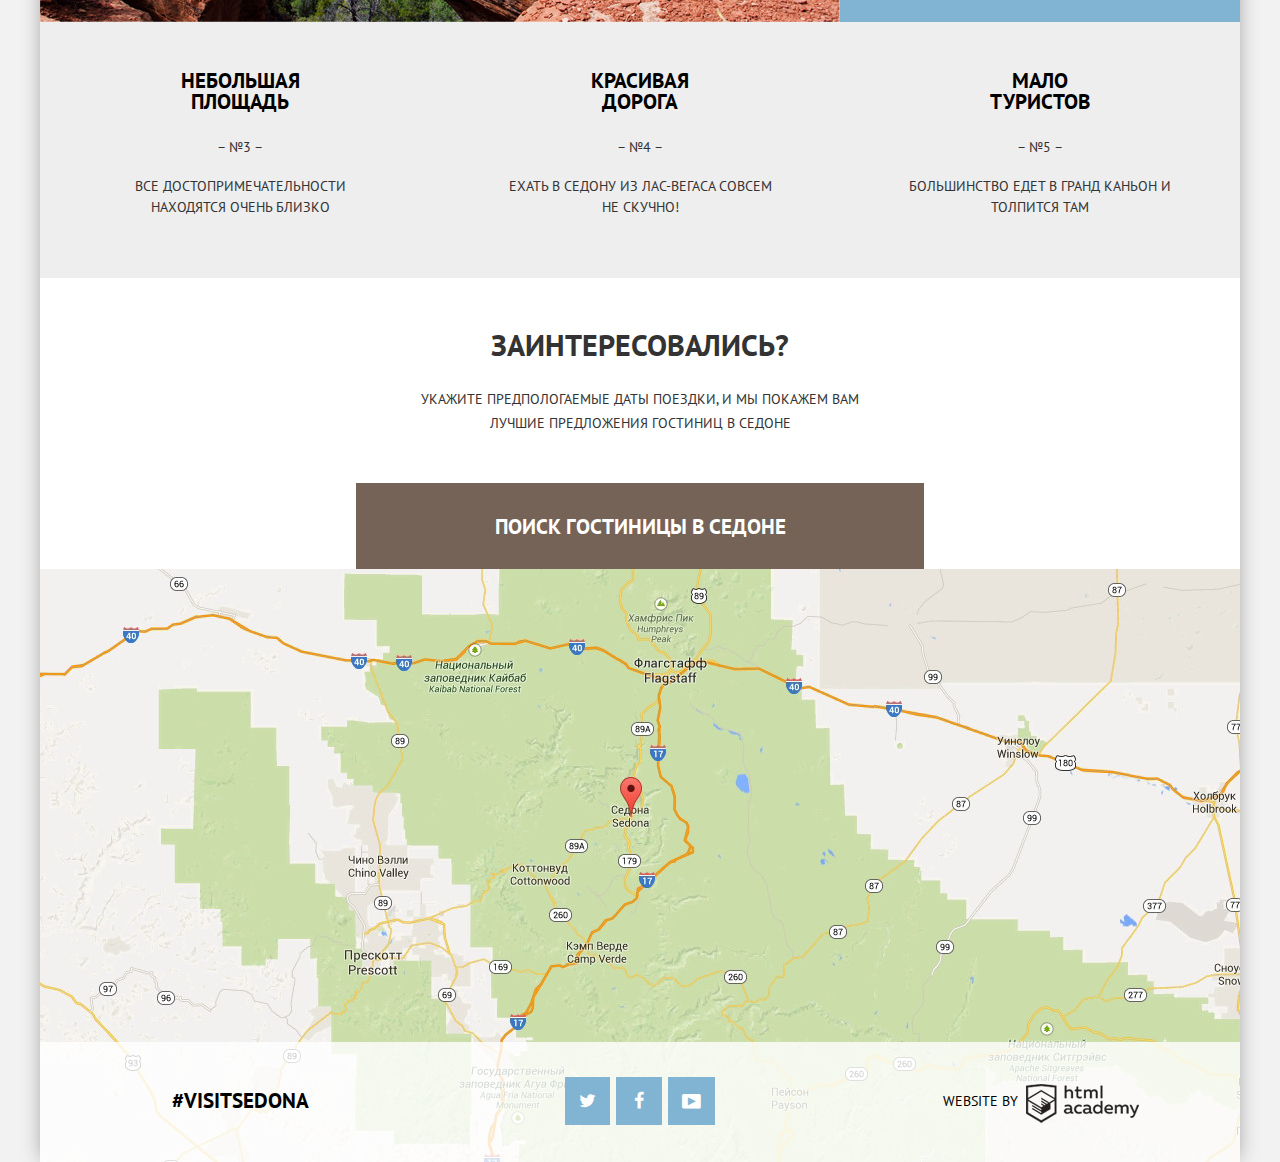
==== commit 58f0ea29: "переполнение меню" ====
--- a/index.html
+++ b/index.html
@@ -98,7 +98,7 @@
     <section class="search_for_hotels">
       <h3>Заинтересовались?</h3>
       <p>Укажите предпологаемые даты поездки, и мы покажем Вам лучшие предложения гостиниц в седоне</p>
-      <a href="#" class="link_for_form">Поиск гостиницы в Седоне</a>
+      <a href="form.html" class="link_for_form">Поиск гостиницы в Седоне</a>
     </section>
     <section class="map">
       <div class="form_hidden">
@@ -151,23 +151,7 @@
       </div>
     </footer>
   </div>
-  <script>
-    var link_search = document.querySelector(".link_for_form");
-    var form = document.querySelector(".form_hidden");
-
-    link_search.addEventListener("click", function(event) {
-      event.preventDefault();
-      console.log("Произошёл клик по ссылке Поиск отелей");
-      form.classList.add("form_hidden_show");
-    });
-    window.addEventListener("keydown", function(event) {
-      if (event.keyCode === 27) {
-        if (form.classList.contains("form_hidden_show")) {
-          form.classList.remove("form_hidden_show");
-        }
-      }
-    });
-  </script>
+<script src="js/script_min.js"></script>
 </body>
 
 </html>
--- a/css/style.css
+++ b/css/style.css
@@ -123,6 +123,9 @@
   height: auto;
 }
 .decor {
+  -webkit-box-orient: vertical;
+  -webkit-box-direction: normal;
+  -ms-flex-direction: column;
   flex-direction: column;
   background-color: #83b8d3;
   background-image: url(../img/background_photo.jpg);
@@ -130,6 +133,12 @@
 }
 .decor img:first-child {
   margin: 76px auto 23px auto;
+  height: 352px;
+  width: 458px;
+}
+.decor img:last-child {
+  height: 57px;
+  width: 1200px;
 }
 .container {
   position: relative;
@@ -139,41 +148,64 @@
 }
 header {
   width: 1200px;
+  display: -webkit-box;
+  display: -ms-flexbox;
   display: flex;
   padding-bottom: 2px;
   background: #ffffff;
 }
 nav {
   width: 1200px;
+  display: -webkit-box;
+  display: -ms-flexbox;
   display: flex;
 }
 section {
   width: 1200px;
+  display: -webkit-box;
+  display: -ms-flexbox;
   display: flex;
 }
 article {
   width: 1200px;
+  display: -webkit-box;
+  display: -ms-flexbox;
   display: flex;
 }
 footer {
   width: 1200px;
+  display: -webkit-box;
+  display: -ms-flexbox;
   display: flex;
   padding-top: 41px;
   padding-bottom: 40px;
 }
 form {
+  display: -webkit-box;
+  display: -ms-flexbox;
   display: flex;
 }
 input {
-  display: flex;
+  display: -webkit-box;
+  display: -ms-flexbox;
+  display: flex;
+  -webkit-box-orient: vertical;
+  -webkit-box-direction: normal;
+  -ms-flex-direction: column;
   flex-direction: column;
   text-transform: uppercase;
 }
 label {
+  display: -webkit-box;
+  display: -ms-flexbox;
   display: flex;
 }
 ul {
-  display: flex;
+  display: -webkit-box;
+  display: -ms-flexbox;
+  display: flex;
+  -webkit-box-pack: center;
+  -ms-flex-pack: center;
   justify-content: center;
   padding-left: 0;
 }
@@ -192,8 +224,14 @@
   background: #fefefe;
 }
 .footer_block {
-  display: flex;
+  display: -webkit-box;
+  display: -ms-flexbox;
+  display: flex;
+  -webkit-box-pack: center;
+  -ms-flex-pack: center;
   justify-content: center;
+  -webkit-box-align: center;
+  -ms-flex-align: center;
   align-items: center;
   text-transform: uppercase;
   width: 400px;
@@ -263,8 +301,12 @@
   margin-top: -20px;
 }
 .navigation li {
+  display: -webkit-box;
+  display: -ms-flexbox;
   display: flex;
   width: 240px;
+  -webkit-box-pack: center;
+  -ms-flex-pack: center;
   justify-content: center;
   text-transform: uppercase;
   font-size: 14px;
@@ -301,7 +343,12 @@
   top: 0;
 }
 .main_heading {
-  display: flex;
+  display: -webkit-box;
+  display: -ms-flexbox;
+  display: flex;
+  -webkit-box-orient: vertical;
+  -webkit-box-direction: normal;
+  -ms-flex-direction: column;
   flex-direction: column;
   text-align: center;
   margin-left: auto;
@@ -331,8 +378,15 @@
   color: #333333;
 }
 .avantages_item {
-  display: flex;
+  display: -webkit-box;
+  display: -ms-flexbox;
+  display: flex;
+  -webkit-box-orient: vertical;
+  -webkit-box-direction: normal;
+  -ms-flex-direction: column;
   flex-direction: column;
+  -webkit-box-pack: center;
+  -ms-flex-pack: center;
   justify-content: center;
   text-align: center;
   margin: 0 auto;
@@ -350,12 +404,16 @@
   line-height: 21px;
 }
 .avantages_img {
+  display: -webkit-box;
+  display: -ms-flexbox;
   display: flex;
   width: 800px;
   height: 256px;
   margin-right: auto;
 }
 .features {
+  display: -webkit-box;
+  display: -ms-flexbox;
   display: flex;
   background: #ffffff;
 }
@@ -402,7 +460,12 @@
   padding: 30px 0 42px;
 }
 .search_for_hotels {
-  display: flex;
+  display: -webkit-box;
+  display: -ms-flexbox;
+  display: flex;
+  -webkit-box-orient: vertical;
+  -webkit-box-direction: normal;
+  -ms-flex-direction: column;
   flex-direction: column;
   text-align: center;
   background: #ffffff;
@@ -437,35 +500,67 @@
 .map {
   position: relative;
   background-image: url("../img/map.jpg");
-  background-position: 593px 100%;
+  height: 593px;
 }
 .form_hidden {
   display: none;
 }
-@keyframes open_form {
+@-webkit-keyframes open_form {
   0% {
+    -webkit-transform: translateY(-2500px);
     transform: translateY(-2500px);
   }
   70% {
+    -webkit-transform: translateY(30px);
     transform: translateY(30px);
   }
   90% {
+    -webkit-transform: translateY(-10px);
     transform: translateY(-10px);
   }
   100% {
+    -webkit-transform: translateY(0);
     transform: translateY(0);
   }
 }
+@keyframes open_form {
+  0% {
+    -webkit-transform: translateY(-2500px);
+    transform: translateY(-2500px);
+  }
+  70% {
+    -webkit-transform: translateY(30px);
+    transform: translateY(30px);
+  }
+  90% {
+    -webkit-transform: translateY(-10px);
+    transform: translateY(-10px);
+  }
+  100% {
+    -webkit-transform: translateY(0);
+    transform: translateY(0);
+  }
+}
 .form_hidden_show {
-  display: flex;
+  display: -webkit-box;
+  display: -ms-flexbox;
+  display: flex;
+  -webkit-animation: open_form 1.0s;
   animation: open_form 1.0s;
 }
 .map form {
   position: absolute;
   top: 0;
   left: 316px;
-  display: flex;
+  display: -webkit-box;
+  display: -ms-flexbox;
+  display: flex;
+  -webkit-box-orient: vertical;
+  -webkit-box-direction: normal;
+  -ms-flex-direction: column;
   flex-direction: column;
+  -webkit-box-align: end;
+  -ms-flex-align: end;
   align-items: flex-end;
   border: 1px solid #ffffff;
   width: 568px;
@@ -497,6 +592,7 @@
   background: #ffffff;
 }
 .map .btn_find {
+  -ms-flex-item-align: center;
   align-self: center;
   border: none;
   text-transform: uppercase;
@@ -540,7 +636,11 @@
 }
 .short_block {
   position: relative;
-  display: flex;
+  display: -webkit-box;
+  display: -ms-flexbox;
+  display: flex;
+  -webkit-box-pack: end;
+  -ms-flex-pack: end;
   justify-content: flex-end;
   width: 568px;
 }
@@ -548,11 +648,13 @@
   margin-right: 49px;
   width: 217px;
   z-index: 10;
+  -ms-flex-wrap: nowrap;
   flex-wrap: nowrap;
 }
 .short2 {
   width: 181px;
   z-index: 10;
+  -ms-flex-wrap: nowrap;
   flex-wrap: nowrap;
 }
 .map .short {
@@ -561,6 +663,7 @@
   width: 115px;
   margin-left: 28px;
   z-index: 10;
+  min-width: 115px;
 }
 .short1 .icon-minus {
   position: absolute;
@@ -683,6 +786,8 @@
 }
 .price_controls {
   position: relative;
+  display: -webkit-box;
+  display: -ms-flexbox;
   display: flex;
   height: 35px;
   width: 317px;
@@ -696,12 +801,15 @@
   position: absolute;
   top: 50%;
   left: 50%;
+  -webkit-transform: translate(-50%, -50%);
   transform: translate(-50%, -50%);
   width: 2px;
   height: 22px;
   background-color: #ffffff;
 }
 .price_controls label {
+  display: -webkit-box;
+  display: -ms-flexbox;
   display: flex;
   font-size: 14px;
   line-height: 30px;
@@ -713,12 +821,16 @@
   width: 64px;
   padding-left: 1px;
 }
+
 /* стилизация по id применена согласно разрешённого исключения для нестандарнтной формы */
+
 .price_controls #max_value {
   width: 70px;
   padding-left: 10px;
 }
+
 /* стилизация по id применена согласно разрешённого исключения для нестандарнтной формы */
+
 .price_controls input {
   width: 67px;
   height: 30px;
@@ -795,7 +907,11 @@
   border-bottom: 1px solid #e5e5e5;
 }
 .searching_results {
-  display: flex;
+  display: -webkit-box;
+  display: -ms-flexbox;
+  display: flex;
+  -webkit-box-align: center;
+  -ms-flex-align: center;
   align-items: center;
   width: 165px;
   margin: 30px 0 30px 72px;
@@ -804,7 +920,11 @@
   line-height: 26px;
 }
 .sort {
-  display: flex;
+  display: -webkit-box;
+  display: -ms-flexbox;
+  display: flex;
+  -webkit-box-align: center;
+  -ms-flex-align: center;
   align-items: center;
   width: 781px;
   text-transform: uppercase;
@@ -815,6 +935,8 @@
   margin: 0;
 }
 .sort li {
+  display: -webkit-box;
+  display: -ms-flexbox;
   display: flex;
   padding-left: 37px;
   padding-top: 3px;
@@ -838,13 +960,19 @@
   border: none;
 }
 .scrolling {
-  display: flex;
+  display: -webkit-box;
+  display: -ms-flexbox;
+  display: flex;
+  -webkit-box-pack: end;
+  -ms-flex-pack: end;
   justify-content: flex-end;
   width: 110px;
   margin-top: 18px;
   margin-right: 72px;
 }
 .scrolling li {
+  display: -webkit-box;
+  display: -ms-flexbox;
   display: flex;
   margin: 0;
 }
@@ -869,14 +997,21 @@
   border-bottom: 1px solid #e5e5e5;
 }
 .hotel_img {
-  display: flex;
+  display: -webkit-box;
+  display: -ms-flexbox;
+  display: flex;
+  -webkit-box-align: center;
+  -ms-flex-align: center;
   align-items: center;
-  width: 165px;
+  width: 135px;
   height: 90px;
-  margin: 30px 0 30px 72px;
+  margin: 30px 30px 30px 72px;
 }
 .hotel_descript {
-  display: flex;
+  display: -webkit-box;
+  display: -ms-flexbox;
+  display: flex;
+  -ms-flex-wrap: wrap;
   flex-wrap: wrap;
   width: 781px;
   padding-top: 10px;
@@ -893,7 +1028,12 @@
   color: #b2b2b2;
 }
 .distribution {
-  display: flex;
+  display: -webkit-box;
+  display: -ms-flexbox;
+  display: flex;
+  -webkit-box-orient: vertical;
+  -webkit-box-direction: normal;
+  -ms-flex-direction: column;
   flex-direction: column;
   text-transform: uppercase;
   font-size: 14px;
@@ -932,13 +1072,22 @@
   color: #857871;
 }
 .rating {
-  display: flex;
+  display: -webkit-box;
+  display: -ms-flexbox;
+  display: flex;
+  -webkit-box-orient: vertical;
+  -webkit-box-direction: normal;
+  -ms-flex-direction: column;
   flex-direction: column;
   width: 110px;
   margin-right: 72px;
 }
 .star_rating {
-  display: flex;
+  display: -webkit-box;
+  display: -ms-flexbox;
+  display: flex;
+  -webkit-box-pack: end;
+  -ms-flex-pack: end;
   justify-content: flex-end;
   margin-right: -3px;
 }
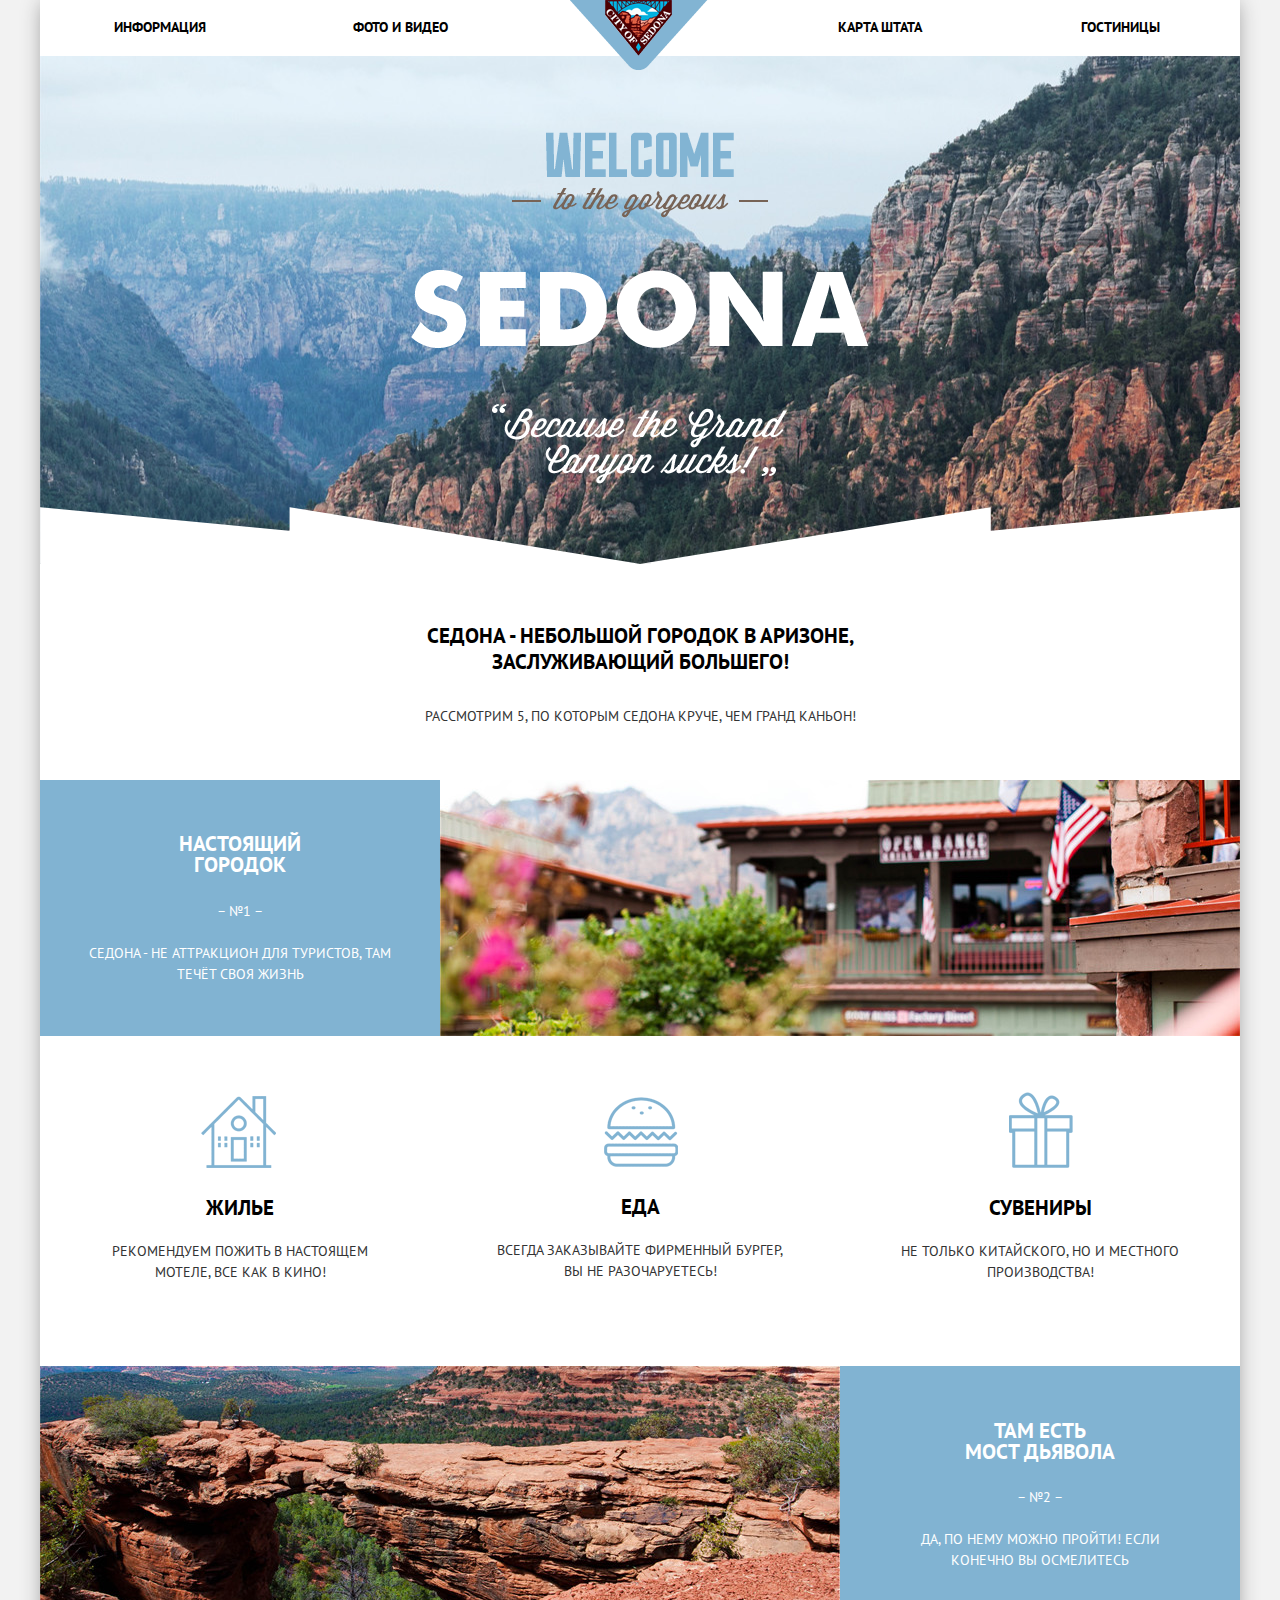
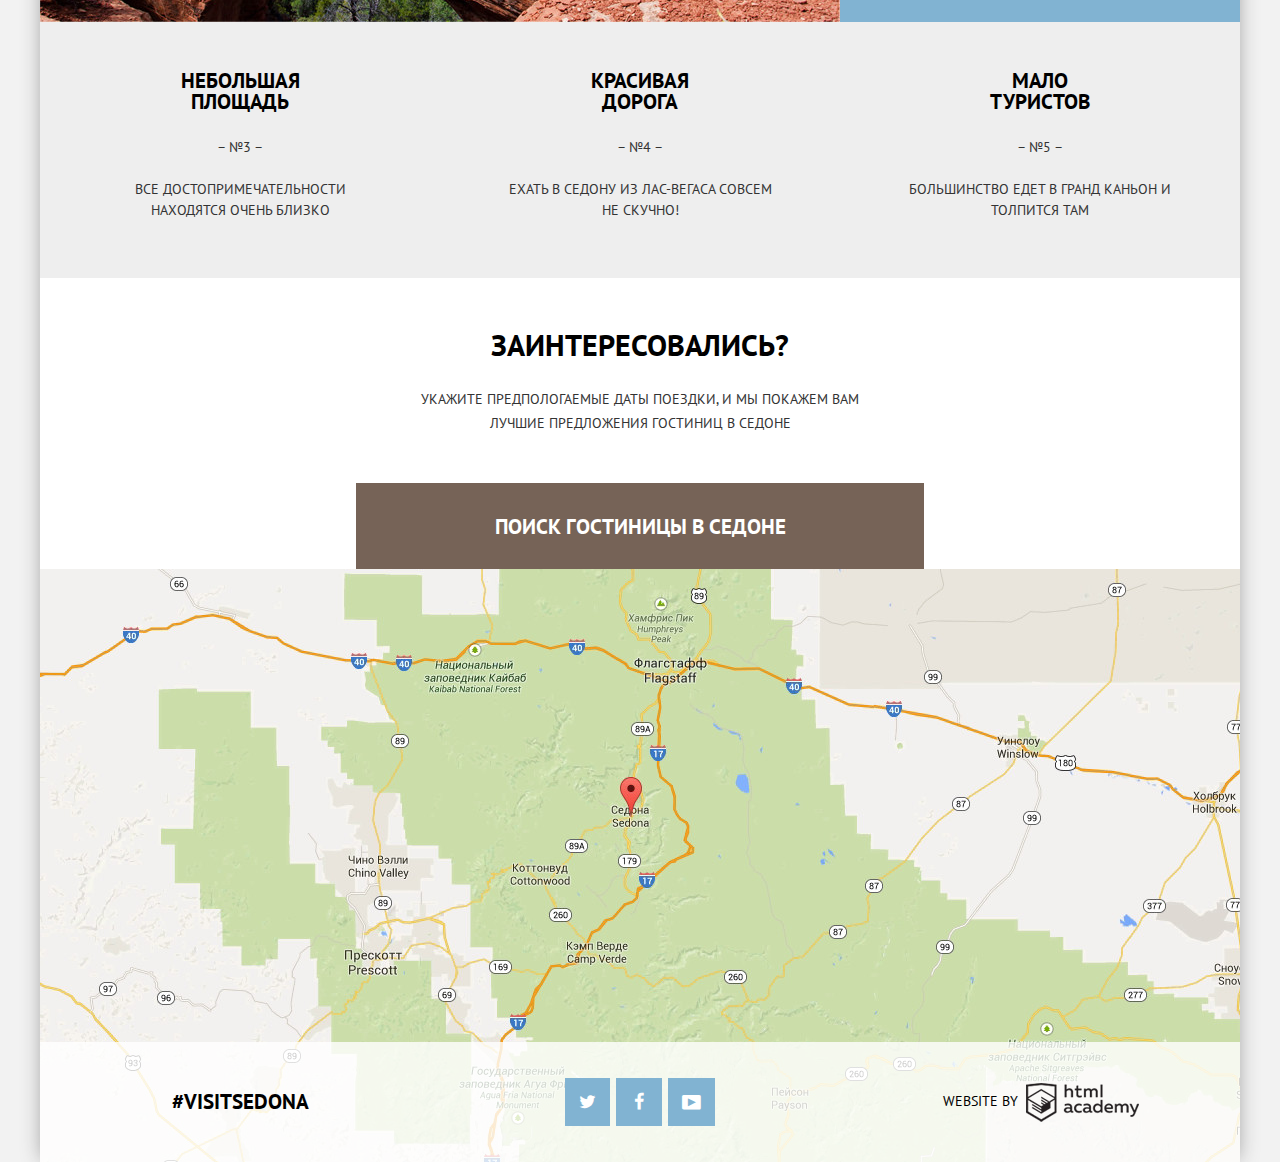
==== commit 6b792267: "Исправленная версия" ====
--- a/index.html
+++ b/index.html
@@ -5,7 +5,7 @@
   <meta charset="utf-8">
   <title>HTML Academy: Седона</title>
   <link rel="stylesheet" href="css/normalize.css">
-  <link rel="stylesheet" href="css/style.css">
+  <link rel="stylesheet" href="css/style_min.css">
   <link rel="stylesheet" href="https://fonts.googleapis.com/css?family=PT+Sans:400,700&subset=cyrillic">
 </head>
 
@@ -104,29 +104,25 @@
       <div class="form_hidden">
         <form action="#" method="post">
           <div class="long">
-            <label>Дата заезда:
-              <input type="text" name="arrival_date" class="arrival_date" value="24 апреля 2016">
-            </label>
+            <label for="arrival" class="label_arrival">Дата заезда:</label>
+            <input type="text" name="arrival_date" id="arrival" class="arrival_date" value="24 апреля 2016">
             <button type="button" class="icon-calendar"></button>
           </div>
           <div class="long">
-            <label>Дата выезда:
-              <input type="text" name="date_of_departure" class="date_of_departure" value="4 июля 2016">
-            </label>
+            <label for="departure" class="label_departure">Дата выезда:</label>
+            <input type="text" name="date_of_departure" id="departure" class="date_of_departure" value="4 июля 2016">
             <button type="button" class="icon-calendar"></button>
           </div>
           <div class="short_block">
             <div class="short1">
-              <label>Взрослые:
-                <input type="text" class="short" name="adults" value="2">
-              </label>
+              <label for="adults" class="label_adults">Взрослые:</label>
+              <input type="text" class="short_adults" name="adults" id="adults" value="2">
               <button type="button" class="icon-minus"></button>
               <button type="button" class="icon-plus"></button>
             </div>
             <div class="short2">
-              <label>Дети:
-                <input type="text" class="short" name="children" value="0">
-              </label>
+              <label for="children" class="label_children">Дети:</label>
+              <input type="text" class="short_children" name="children" id="children" value="0">
               <button type="button" class="icon-minus"></button>
               <button type="button" class="icon-plus"></button>
             </div>
@@ -151,7 +147,7 @@
       </div>
     </footer>
   </div>
-<script src="js/script_min.js"></script>
+  <script src="js/script_min.js"></script>
 </body>
 
 </html>
--- a/css/style_min.css
+++ b/css/style_min.css
@@ -0,0 +1 @@
+*{box-sizing:border-box}body{width:100%;font-size:14px;line-height:26px;font-weight:400;font-family:"PT Sans","Arial",sans-serif;text-transform:uppercase;color:#333;background-color:#f2f2f2}@font-face{font-weight:400;font-style:normal;font-family:"symbols-sedona";src:url(../fonts/symbols-sedona.woff) format("woff"),url(../fonts/symbols-sedona.woff2) format("woff2")}[class*=" icon-"]::before,[class^=icon-]::before{display:inline-block;width:1em;margin-right:.2em;margin-left:.2em;font-weight:400;line-height:1em;font-family:"symbols-sedona";text-align:center;text-transform:none;text-decoration:inherit;font-style:normal;font-variant:normal;speak:none}.icon-facebook::before{content:"\66"}.icon-twitter::before{content:"\74"}.icon-up-dir::before{content:"\25b2"}.icon-down-dir::before{content:"\25bc"}.icon-star::before{content:"\2605"}.icon-check-off::before{content:"\2610"}.icon-check-on::before{content:"\2611"}.icon-calendar::before{content:"\e800"}.icon-plus::before{content:"\e801"}.icon-minus::before{content:"\e802"}.icon-youtube::before{content:"\f39e"}a,h1,h2{color:#000}h1,h2{font-size:21px;line-height:26px;font-weight:700;font-family:"PT Sans","Arial",sans-serif;text-transform:uppercase}a{text-decoration:none}img{max-width:100%;height:auto}.decor{-webkit-box-orient:vertical;-webkit-box-direction:normal;-ms-flex-direction:column;flex-direction:column;background-color:#83b8d3;background-image:url(../img/background_photo.jpg);background-position:50% 21%}.decor img:first-child{margin:76px auto 23px;height:352px;width:458px}.decor img:last-child{height:57px;width:1200px}.container{position:relative;width:1200px;margin:0 auto;box-shadow:0 0 20px -3px #939393}header{padding-bottom:2px;background:#fff}article,footer,header,nav,section{width:1200px;display:-webkit-box;display:-ms-flexbox;display:flex}footer{padding-top:41px;padding-bottom:40px}form,input,label,ul{display:-webkit-box;display:-ms-flexbox;display:flex}input{-webkit-box-orient:vertical;-webkit-box-direction:normal;-ms-flex-direction:column;flex-direction:column;text-transform:uppercase}ul{-webkit-box-pack:center;-ms-flex-pack:center;justify-content:center;padding-left:0}.sprite{background-image:url(../img/sprite.png);background-repeat:no-repeat;display:block}.footer_index{position:absolute;bottom:0;left:0;background:rgba(255,255,255,.8)}.footer_hotels{background:#fefefe}.footer_block{display:-webkit-box;display:-ms-flexbox;display:flex;-webkit-box-pack:center;-ms-flex-pack:center;justify-content:center;-webkit-box-align:center;-ms-flex-align:center;align-items:center;-ms-flex-wrap:wrap;flex-wrap:wrap;text-transform:uppercase;width:400px;margin-top:-5px;margin-bottom:-3px}.footer_block:first-child{font-size:21px;line-height:26px;font-weight:700;color:#000}.footer_block:last-child{margin-top:14px;font-size:14px;line-height:14px}.footer_block:nth-child(2) a:hover{background-color:#669ec0}.footer_block:nth-child(2) a:active{background-color:#5496bd;color:#88b6d1}.icon-twitter{font-size:18px;margin-right:6px;padding:10px 9px}.icon-facebook,.icon-twitter,.icon-youtube{margin-bottom:-1px;background-color:#81b3d2;border:1px solid #81b3d2;color:#fff}.icon-facebook{margin-right:6px;font-size:18px;padding:10px 10px 10px 9px}.icon-youtube{font-size:22px;padding:10px 7px}.footer_block .website_by::before{content:"";display:block;position:absolute;width:113px;height:39px;margin-left:83px;top:-5px;background-image:url(../img/sprite.png);background-position:-10px -288px}.footer_block .website_by:hover::before{background-position:-10px -347px}.footer_block .website_by:active::before{background-position:-10px -406px}.navigation li,.website_by{font-size:14px;line-height:26px}.website_by{position:relative;right:60px;margin-top:-20px;color:#000}.navigation ul{-ms-flex-wrap:wrap;flex-wrap:wrap;-webkit-box-pack:start;-ms-flex-pack:start;justify-content:flex-start}.navigation li{display:-webkit-box;display:-ms-flexbox;display:flex;width:240px;-webkit-box-pack:center;-ms-flex-pack:center;justify-content:center;text-transform:uppercase;font-weight:700}.navigation li:nth-child(10),.navigation li:nth-child(2),.navigation li:nth-child(6){margin-right:240px}.nav_stat a:hover{color:#89b8d5}.nav_stat a:active{color:#b2b2b2}.nav_active a{color:#766357}.nav_active a:hover{color:#604e43}.nav_active a:active{color:#d6d0cc}.logo{position:absolute;left:530px;top:0}.main_heading{display:-webkit-box;display:-ms-flexbox;display:flex;-webkit-box-orient:vertical;-webkit-box-direction:normal;-ms-flex-direction:column;flex-direction:column;text-align:center;margin-left:auto;margin-right:auto;background:#fff}.main_heading h2{padding:42px 330px 0}.main_heading p{margin-top:10px;padding-bottom:37px;text-transform:uppercase;font-size:14px;line-height:26px;color:#333}.lightblue,.lightblue h2{background-color:#81b3d2;color:#fff}.lightgray{background-color:#eee;color:#333}.avantages_item{-webkit-box-orient:vertical;-webkit-box-direction:normal;-ms-flex-direction:column;flex-direction:column;-webkit-box-pack:center;-ms-flex-pack:center;justify-content:center;text-align:center;margin:0 auto;width:400px;text-transform:uppercase}.avantages_item h2{padding:0 123px 5px;font-size:21px;line-height:21px}.avantages_item p,.features_item p{padding:5px 49px 1px;font-size:14px;line-height:21px}.avantages_img,.avantages_item,.features{display:-webkit-box;display:-ms-flexbox;display:flex}.avantages_img{width:800px;height:256px;margin-right:auto}.features{background:#fff}.features_item{text-align:center;text-transform:uppercase;width:400px;margin:0 auto;color:#333}.features_item h2{margin-top:-3px}.features_item p{padding:3px 50px 69px}.features_item:first-child h2::before{content:"";display:block;margin:63px 0 27px 161px;width:75px;height:72px;background-image:url(../img/sprite.png);background-position:-10px -196px}.features_item:nth-child(2) h2::before{content:"";display:block;margin:64px 0 27px 164px;width:74px;height:70px;background-image:url(../img/sprite.png);background-position:-10px -106px}.features_item:last-child h2::before{content:"";display:block;margin:59px 0 27px 169px;width:64px;height:76px;background-image:url(../img/sprite.png);background-position:-10px -10px}.lightgray .avantages_item{padding:30px 0 42px}.search_for_hotels{display:-webkit-box;display:-ms-flexbox;display:flex;-webkit-box-orient:vertical;-webkit-box-direction:normal;-ms-flex-direction:column;flex-direction:column;text-align:center;background:#fff;z-index:100}.search_for_hotels h3{text-transform:uppercase;font-size:30px;line-height:24px;padding-top:25px;color:#000}.search_for_hotels p{text-transform:uppercase;font-size:14px;line-height:24px;color:#333;margin-top:0;padding:0 370px 34px}.search_for_hotels a{text-transform:uppercase;font-size:21px;color:#fff;border:1px solid #766357;background:#766357;margin:0 316px;padding-top:30px;padding-bottom:28px}.map{position:relative;background-image:url(../img/map.jpg);background-color:#f2f1ef;height:593px}.form_hidden{display:none}@-webkit-keyframes open_form{0%{-webkit-transform:translateY(-2500px);transform:translateY(-2500px)}70%{-webkit-transform:translateY(30px);transform:translateY(30px)}90%{-webkit-transform:translateY(-10px);transform:translateY(-10px)}to{-webkit-transform:translateY(0);transform:translateY(0)}}@keyframes open_form{0%{-webkit-transform:translateY(-2500px);transform:translateY(-2500px)}70%{-webkit-transform:translateY(30px);transform:translateY(30px)}90%{-webkit-transform:translateY(-10px);transform:translateY(-10px)}to{-webkit-transform:translateY(0);transform:translateY(0)}}.form_hidden_show,.map form{display:-webkit-box;display:-ms-flexbox;display:flex}.form_hidden_show{-webkit-animation:open_form 1s;animation:open_form 1s}.map form{position:absolute;top:0;left:316px;-webkit-box-orient:vertical;-webkit-box-direction:normal;-ms-flex-direction:column;flex-direction:column;-webkit-box-align:end;-ms-flex-align:end;align-items:flex-end;border:1px solid #fff;width:568px;padding:55px;background:#fff;box-shadow:0 6px 30px 2px #939393;z-index:10}.map input,.map label,.search_for_hotels a{line-height:26px;font-weight:700}.map label{text-transform:uppercase;font-size:14px;color:#000}.map input{width:346px;min-width:50%;margin-left:18px;height:38px;padding-left:15px;padding-right:40px;background:#f2f2f2;border:#f2f2f2}.map input[type=text]:hover{background:#ebebeb}.map input[type=text]:focus{outline:3px solid #f2f2f2;background:#fff}.map .btn_find{-ms-flex-item-align:center;align-self:center;border:none;text-transform:uppercase;font-size:21px;font-weight:700;color:#fff;background:#81b3d2;width:458px;padding:17px 0 15px;margin:54px 0 -1px}.btn_find:hover{background:#669ec0}.btn_find:active{background:#5496bd;color:#88b6d1}.long{display:-webkit-box;display:-ms-flexbox;display:flex;-webkit-box-orient:horizontal;-webkit-box-direction:normal;-ms-flex-direction:row;flex-direction:row;position:relative;z-index:10;margin-bottom:30px;margin-top:4px}.arrival_date,.date_of_departure{margin-top:-5px}.icon-calendar{right:-2px;top:0;position:absolute;font-family:"symbols-sedona";font-size:21px;color:#c2c2c2;z-index:30;background:0 0;outline:none;border:none}.icon-calendar:hover{color:#000}.icon-calendar:active{color:#81b3d2}.short_block{position:relative;display:-webkit-box;display:-ms-flexbox;display:flex;-webkit-box-pack:end;-ms-flex-pack:end;justify-content:flex-end;width:568px}.short1{margin-right:54px}.short1,.short2{margin-top:4px;z-index:10;display:-webkit-box;display:-ms-flexbox;display:flex;-ms-flex-wrap:nowrap;flex-wrap:nowrap;-webkit-box-orient:horizontal;-webkit-box-direction:normal;-ms-flex-direction:row;flex-direction:row}.map .short_adults{margin-left:42px}.map .short_adults,.map .short_children{position:relative;z-index:10;margin-top:-4px;padding-left:55px;max-width:114px}.label_arrival{padding-right:2px}.label_arrival,.label_departure{padding-top:1px;max-width:95px}.label_adults{padding-top:2px;max-width:70px}.label_children{padding-top:2px;padding-right:7px;max-width:45px}.icon-plus,.short1 .icon-minus,.short2 .icon-minus,.short2 .icon-plus{position:absolute;left:226px;top:6px;background:0 0;border:none;outline:none;z-index:30;color:#a9a9a9}.icon-plus,.short2 .icon-minus,.short2 .icon-plus{left:302px}.short2 .icon-minus,.short2 .icon-plus{left:459px}.short2 .icon-plus{left:535px}.icon-minus:hover{color:#000}.icon-minus:active{color:#81b3d2}.icon-plus:hover{color:#000}.icon-plus:active{color:#81b3d2}.criteria{background-color:#4178a1;background-image:url(../img/hotel_filter_back.png);background-position:50% 16%;padding-bottom:33px}.select_items{width:256px}.select_items:first-child{margin-left:72px}.select_items h2{text-transform:uppercase;font-size:16px;line-height:21px;color:#fff;padding-top:12px;padding-right:2px}input[type=checkbox]{display:none}input[type=checkbox]+label{display:block;margin:26px 0 0;line-height:20px;padding-left:40px;position:relative;cursor:pointer}input[type=checkbox]+label::before{content:"\2610";position:absolute;top:0;left:0;width:26px;height:22px;font-size:26px;font-family:"symbols-sedona"}input[type=checkbox]:checked+label::before{content:"\2611"}input[type=checkbox]:disabled+label::before{content:"\2610";color:#6a6a6a}.filter_range,.select_items label{color:#fff;text-transform:uppercase}.select_items label{font-size:14px;line-height:21px}.filter_range{margin-left:217px;width:325px}.filter_range_title h2{padding-top:12px;margin-bottom:13px;font-size:16px;line-height:21px;color:#fff}.price_controls,.price_controls label{display:-webkit-box;display:-ms-flexbox;display:flex}.price_controls{position:relative;height:35px;width:317px;margin-bottom:20px;margin-left:10px;border:2px solid #fff;border-radius:2px}.price_controls::after{content:"";position:absolute;top:50%;left:50%;-webkit-transform:translate(-50%,-50%);transform:translate(-50%,-50%);width:2px;height:22px;background-color:#fff}.price_controls label{font-size:14px;line-height:30px;padding-left:63px;vertical-align:middle;cursor:pointer}.price_controls #min_value{width:64px;padding-left:1px}.price_controls #max_value{width:70px;padding-left:10px}.price_controls input{width:67px;height:30px;margin-left:5px;color:inherit;font:inherit;background:0 0;border:none;outline:none}.price_controls input:focus{color:inherit;font:inherit;background:0 0;border:none;outline:none}.range_controls{position:relative;margin-bottom:32px;margin-left:12px}.range_controls .scale{height:2px;width:100%;background:rgba(255,255,255,.3)}.range_controls .bar{width:80%;height:2px;background:#fff}.range_toggle{position:absolute;top:-9px;width:5px;height:5px;background:#ababab;border:8px solid #fff;border-radius:50%;box-shadow:0 2px 1px 0 rgba(0,1,1,.2);cursor:pointer;box-sizing:content-box}.range_toggle:hover{background:#1c4f80}.range_toggle_min{left:-2px}.range_toggle_max{left:80%}.btn_transparent{display:block;margin:0 auto;padding:6px 35px;font-size:14px;line-height:20px;color:#fff;text-transform:uppercase;background:0 0;border:2px solid #fff;border-radius:2px;outline:none;cursor:pointer}.btn_transparent:hover{color:#000;background:#fff}.sorting{-ms-flex-wrap:wrap;flex-wrap:wrap;background:#fefefe;border-bottom:1px solid #e5e5e5}.searching_results{display:-webkit-box;display:-ms-flexbox;display:flex;-webkit-box-align:center;-ms-flex-align:center;align-items:center;width:165px;margin:30px 0 30px 72px;text-transform:uppercase;font-size:21px;line-height:26px;color:#000}.searching_results,.sort,.sort ul{-ms-flex-wrap:wrap;flex-wrap:wrap}.sort{-webkit-box-align:center;-ms-flex-align:center;align-items:center;width:781px;max-width:781px;text-transform:uppercase;font-size:12px;line-height:18px;color:#000}.sort ul{margin:0}.sort li{padding-left:37px;padding-top:3px}.sort_active a{color:#81b3d2;padding-top:1px}.sort_stat a,.sort_stat a:hover{color:#b2b2b2;border-bottom:1px dotted #81b3d2;padding-top:1px}.sort_stat a:hover{color:#81b3d2}.sort_stat a:active{color:#000;border:none}.scrolling,.scrolling li,.sort,.sort li,.sort ul{display:-webkit-box;display:-ms-flexbox;display:flex}.scrolling{-webkit-box-pack:end;-ms-flex-pack:end;justify-content:flex-end;width:110px;margin-top:18px;margin-right:72px}.scrolling,.scrolling ul{-ms-flex-wrap:wrap;flex-wrap:wrap}.scrolling li{margin:0}.icon-down-dir,.icon-up-dir{font-size:23px;color:#ccc;margin-right:-10px}.icon-down-dir{color:#81b3d2}.icon-up-dir:hover{color:#000}.hotel_name:hover,.icon-up-dir:active{color:#81b3d2}.hotel_block{background:#fefefe;border-bottom:1px solid #e5e5e5}.hotel_descript,.hotel_img{display:-webkit-box;display:-ms-flexbox;display:flex}.hotel_img{-webkit-box-align:center;-ms-flex-align:center;align-items:center;height:90px;margin:30px 30px 30px 72px;width:135px}.hotel_descript{-ms-flex-wrap:wrap;flex-wrap:wrap;width:781px;padding-top:10px;padding-bottom:28px}.hotel_descript h1{width:100%;margin-bottom:4px}.hotel_name{color:#000}.hotel_name:active{color:#b2b2b2}.distribution{-webkit-box-orient:vertical;-webkit-box-direction:normal;-ms-flex-direction:column;flex-direction:column;text-transform:uppercase;font-size:14px;line-height:21px}.hotel_descript span{color:#333;margin-bottom:15px}.distribution a{font-weight:700;color:#fff;padding:2px 16px;margin-right:6px}.more a{border:1px solid #81b3d2;background:#81b3d2;max-width:110px}.more a:hover{background:#669ec0}.more a:active{background:#5496bd;color:#7aadcb}.book a{border:1px solid #766357;background:#766357;max-width:142px}.book a:hover{background:#604e43}.book a:active{background:#503e33;color:#857871}.distribution,.rating,.star_rating{display:-webkit-box;display:-ms-flexbox;display:flex}.rating{-webkit-box-orient:vertical;-webkit-box-direction:normal;-ms-flex-direction:column;flex-direction:column;-ms-flex-wrap:wrap;flex-wrap:wrap;width:110px;max-width:110px;margin-right:72px}.star_rating{-webkit-box-pack:end;-ms-flex-pack:end;justify-content:flex-end;margin-right:-3px}.star_rating .icon-star{font-size:17px;color:#81b3d2;padding-top:25px;padding-bottom:13px}.points{text-transform:uppercase;font-size:14px;line-height:21px;color:#666;border:1px solid #f2f2f2;background:#f2f2f2;padding:2px 7px;margin-top:30px;text-align:center}
